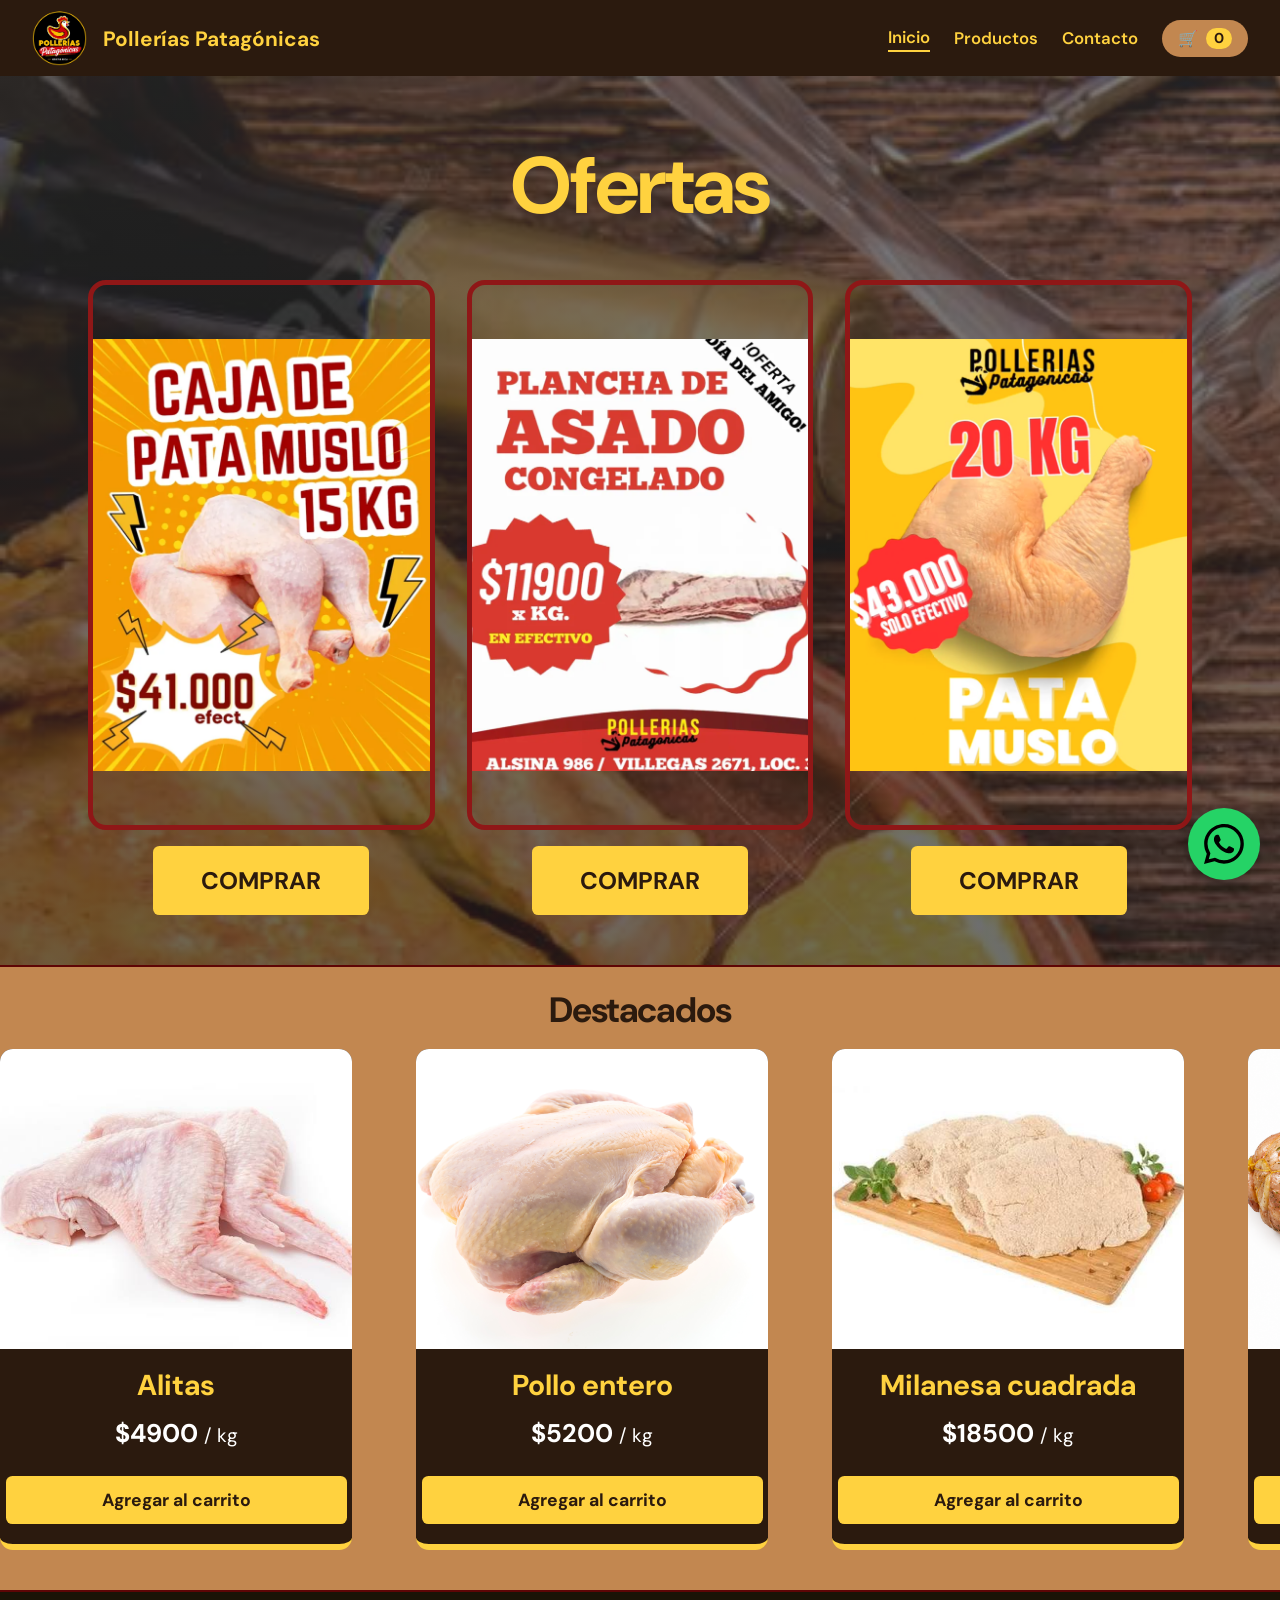
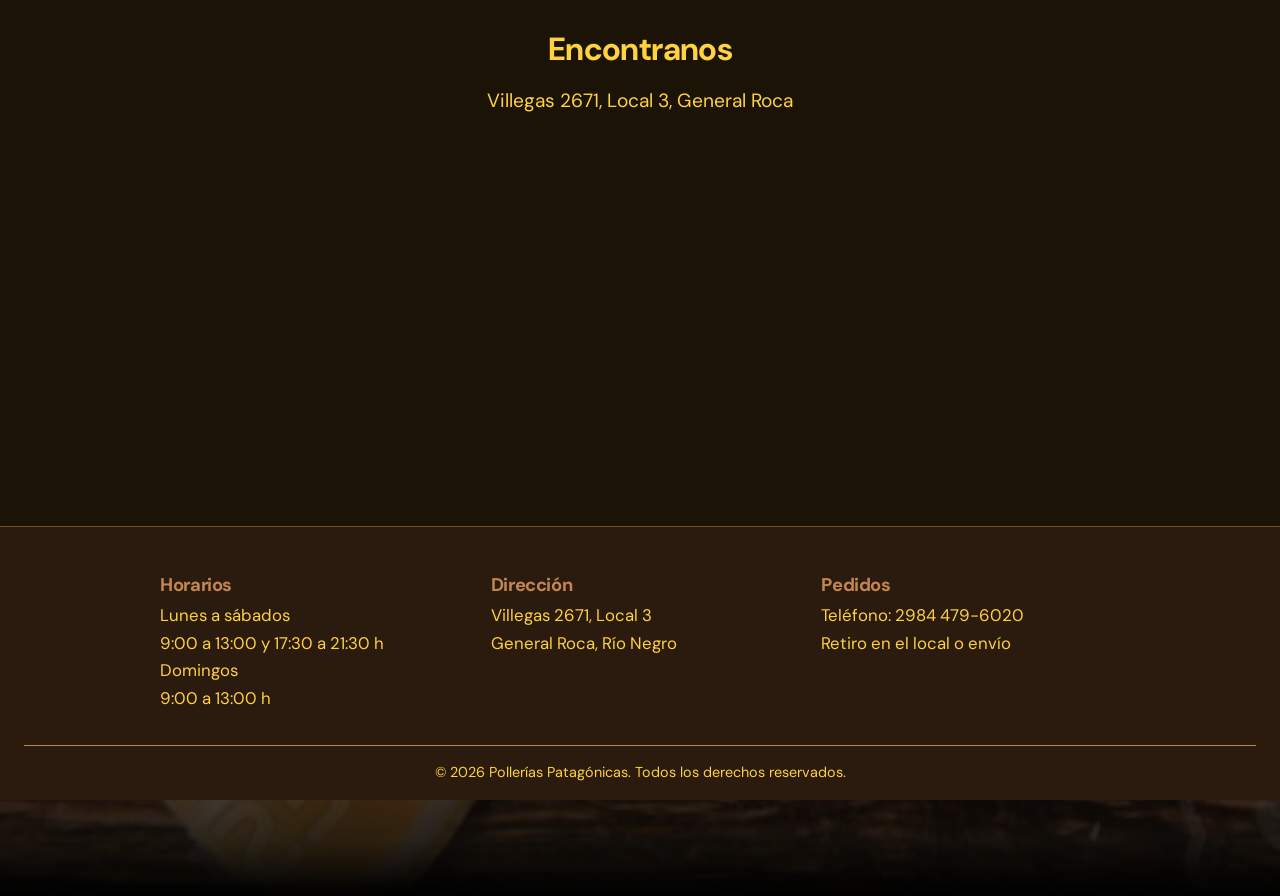
==== index.html @ 354488d0 "Merge branch 'franco_celeste'" ====
<!DOCTYPE html>
<html lang="es">

<head>
  <meta charset="UTF-8">
  <meta name="viewport" content="width=device-width, initial-scale=1.0">
  <title>Pollerias Patagónicas</title>
  <link rel="stylesheet" href="./estilo.css">
  <link rel="stylesheet" href="./inicio.css">
  <link rel="stylesheet" href="./nav/carrito/carrito.css">
  <link rel="icon" href="./img/logo.png" type="image/png">
</head>

<body>

  <a class="wsp-flotante" href="https://wa.me/5492984796020" target="_blank" rel="noopener"
    aria-label="Escribinos por WhatsApp"><img src="./img/whatsapp.svg" alt="WhatsApp" width="40"></a>

  <header class="header">
    <a href="#" class="marca">
      <img src="./img/logo.png" alt="Logo de Pollerías Patagónicas">
      <span>Pollerías Patagónicas</span>
    </a>

    <nav class="menu">
      <a href="./index.html" class="menu-activo">Inicio</a>

      <!-- Contenedor desplegable -->
      <div class="menu-desplegable">
        <a href="./nav/productos/productos.html">Productos</a>
        <div class="submenu">
          <a href="./nav/productos/productos.html?categoria=Pollo fresco">Pollo fresco</a>
          <a href="./nav/productos/productos.html?categoria=Milanesas">Milanesas</a>
          <a href="./nav/productos/productos.html?categoria=Especialidades">Especialidades</a>
          <a href="./nav/productos/productos.html?categoria=Rebozados">Rebozados</a>
          <a href="./nav/productos/productos.html?categoria=Congelados">Congelados</a>
          <a href="./nav/productos/productos.html?categoria=Cajas por mayor">Cajas por mayor</a>
          <a href="./nav/productos/productos.html?categoria=Vegetales">Vegetales</a>
          <a href="./nav/productos/productos.html?categoria=Frutas">Frutas</a>
        </div>
      </div>

      <a href="./nav/contactos/contacto.html">Contacto</a>
      <button class="btn-carrito" id="btn-carrito">
        🛒 <span class="badge" id="contador-carrito">0</span>
      </button>
    </nav>
  </header>

  <div class="portada">
    <main>
      <section class="hero">
      </section>
    </main>

    <div class="contenedor-productos">

  <h2 id="titulo-seccion">Ofertas</h2>

  <!-- SECCIÓN OFERTAS -->
  <section class="ofertas seccion-carrusel activa" id="seccion-ofertas">

    <article class="oferta">
      <img src="./img/oferta.png" alt="Pollito">
      <button class="btn-agregar" data-id="1" data-nombre="Pollo fresco"
        data-precio="5500" data-img="./img/oferta.png">COMPRAR</button>
    </article>

    <article class="oferta">
      <img src="./img/oferta2.png" alt="Milanesas">
      <button class="btn-agregar" data-id="3" data-nombre="Milanesas"
        data-precio="8000" data-img="./img/oferta2.png">COMPRAR</button>
    </article>

    <article class="oferta">
      <img src="./img/oferta3.png" alt="Chorizos">
      <button class="btn-agregar" data-id="9" data-nombre="Chorizos"
        data-precio="7200" data-img="./img/oferta3.png">COMPRAR</button>
    </article>

  </section>


  <!-- SECCIÓN COMBOS -->
  <section class="ofertas seccion-carrusel" id="seccion-combos">

    <article class="oferta">
      <img src="./img/Combo mila express.jpeg" alt="Combo 1">
      <button class="btn-agregar">COMPRAR</button>
    </article>

    <article class="oferta">
      <img src="./img/Combo Freezer_ Pollo y Milanesa.png" alt="Combo 2">
      <button class="btn-agregar">COMPRAR</button>
    </article>

    <article class="oferta">
      <img src="./img/Combo marino de medallones crujientes.png" alt="Combo 3">
      <button class="btn-agregar">COMPRAR</button>
    </article>

  </section>

</div>


  <!-- BANNER DE PEDIDOS / CARRUSEL -->
  <section class="banner-pedidos banner-tienda" id="pedido">
    <h2>Destacados</h2>
    <div class="carrusel-tienda">
      <div class="grilla-tienda" id="contenedor-destacados"></div>
    </div>
  </section>

  <section class="ubicacion" id="contacto">
    <h2>Encontranos</h2>
    <p>Villegas 2671, Local 3, General Roca</p>
    <div class="mapa-recorte">
      <iframe src="https://www.google.com/maps/d/embed?mid=1s2DN_2YRrDKorl7WHrtTw4out-qkY5c&ehbc=2E312F" loading="lazy"
        allowfullscreen></iframe>
    </div>
  </section>

  <footer class="footer">
    <section class="info">
      <div>
        <h2>Horarios</h2>
        <p>Lunes a sábados</p>
        <p>9:00 a 13:00 y 17:30 a 21:30 h</p>
        <p>Domingos</p>
        <p>9:00 a 13:00 h</p>
      </div>
      <div>
        <h2>Dirección</h2>
        <p>Villegas 2671, Local 3</p>
        <p>General Roca, Río Negro</p>
      </div>
      <div>
        <h2>Pedidos</h2>
        <p>Teléfono: 2984 479-6020</p>
        <p>Retiro en el local o envío</p>
      </div>
    </section>
    <div class="footer-final">
      <p>© 2026 Pollerías Patagónicas. Todos los derechos reservados.</p>
    </div>
  </footer>
  <!-- ========== MÓDULO DEL CARRITO ========== -->
  <div class="overlay" id="overlay"></div>
  <div class="sidebar-carrito" id="sidebar-carrito">
    <div class="carrito-header">
      <h2>Mi Pedido</h2>
      <button class="btn-cerrar" id="btn-cerrar-carrito">&times;</button>
    </div>
    <!-- PASO 1: LISTA DE PRODUCTOS -->
    <div id="paso-productos" style="display: flex; flex-direction: column; flex: 1; overflow: hidden;">
      <div class="carrito-body" id="carrito-body">
        <div class="carrito-vacio">El carrito está vacío</div>
      </div>
      <div class="carrito-footer">
        <div id="mensaje-error"
          style="color: red; font-size: 0.9rem; text-align: center; display: none; margin-bottom: 0.5rem;">
          El carrito está vacío. Agregá productos primero.
        </div>
        <div class="total-carrito">
          <span>Subtotal:</span>
          <span id="precio-subtotal">$0</span>
        </div>
        <button class="btn btn-comprar" id="btn-continuar-compra">Siguiente: Datos de envío</button>
      </div>
    </div>
    <!-- PASO 2: FORMULARIO DE ENVÍO -->
    <div id="paso-checkout" style="display: none; flex-direction: column; flex: 1; overflow: hidden;">
      <div class="carrito-body" style="display: flex; flex-direction: column; gap: 1rem;">
        <h3 style="color: var(--marron); margin: 0;">Completá tus datos</h3>
        <div class="form-grupo">
          <label>Nombre y Apellido</label>
          <input type="text" id="form-nombre" placeholder="Ej: Juan Pérez" required>
        </div>
        <div class="form-grupo">
          <label>Dirección de Envío o "Retiro por local"</label>
          <input type="text" id="form-direccion" placeholder="Ej: San Martín 123" required>
        </div>
        <div class="form-grupo">
          <label>Aclaraciones (Opcional)</label>
          <input type="text" id="form-notas" placeholder="Ej: Timbre 2, sin sal...">
        </div>
        <div class="form-grupo" style="margin-top: 0.5rem;">
          <label for="selector-pago">Medio de pago:</label>
          <select id="selector-pago">
            <option value="efectivo">Efectivo (5% OFF)</option>
            <option value="transferencia">Transferencia / Tarjeta</option>
          </select>
        </div>
      </div>
      <div class="carrito-footer">
        <div class="descuento-carrito" id="fila-descuento" style="display: none;">
          <span>Descuento (5%)</span>
          <span id="precio-descuento">$0</span>
        </div>
        <div class="total-carrito">
          <span>Total Final:</span>
          <span id="precio-total">$0</span>
        </div>
        <button class="btn btn-comprar" id="btn-finalizar-compra" style="margin-bottom: 0.5rem;">Enviar pedido por
          WhatsApp</button>
        <button class="btn-secundario" id="btn-volver-carrito">Volver a los productos</button>
      </div>
    </div>
  </div>
  <script src="./inicio.js"></script>
  <script src="./nav/carrito/carrito.js"></script>
</body>

</html>
---- estilo.css ----
@import url("https://fonts.googleapis.com/css2?family=DM+Sans:wght@400;600;700&display=swap");

/* ========== 1. VARIABLES Y BASE ========== */
:root {
  --amarillo: #ffd23f;
  --naranja: #c28750;
  --marron: #2b1a0e;
}

* {
  box-sizing: border-box;
}

body {
  margin: 0;
  min-height: 100vh;
  display: flex;
  flex-direction: column;
  background: rgb(249, 240, 222) !important;
  color: var(--marron);
  font-family: "DM Sans", system-ui, sans-serif;
  font-size: 1.05rem;
  line-height: 1.5;
}

main {
  flex: 1;
  max-width: 60rem;
  margin: 0 auto;
  padding: 0 1.5rem;
}
h1 {
  font-size: clamp(2.5rem, 8vw, 5rem);
  font-weight: 700;
  letter-spacing: -0.03em;
  line-height: 1;
  margin: 0;
}
h2 {
  font-size: 1rem;
  font-weight: 700;
  margin: 0 0 1rem;
}

/* ========== 2. BOTONES Y FLOTANTES ========== */
.btn {
  display: inline-block;
  padding: 0.9rem 1.6rem;
  background: var(--marron);
  color: var(--amarillo);
  font-weight: 700;
  text-decoration: none;
  border-radius: 0.4rem;
}
.btn:hover {
  background: #000;
}
.btn:focus-visible {
  outline: 3px solid var(--marron);
  outline-offset: 3px;
}

.wsp-flotante {
  position: fixed;
  right: 1.25rem;
  bottom: 1.25rem;
  width: 4.5rem;
  height: 4.5rem;
  display: flex;
  align-items: center;
  justify-content: center;
  font-size: 2.6rem;
  background: #25d366;
  border-radius: 50%;
  text-decoration: none;
  box-shadow: 0 4px 12px rgba(0, 0, 0, 0.3);
  z-index: 100;
}

/* HEADER */
.header {
  display: flex;
  align-items: center;
  justify-content: space-between;
  gap: 2rem;
  background: var(--marron);
  padding: 0.6rem 2rem;
  position: sticky;
  top: 0;
  z-index: 100;
}
.marca {
  display: flex;
  align-items: center;
  gap: 1rem;
  color: var(--amarillo);
  text-decoration: none;
  font-size: 1.3rem;
  font-weight: 700;
}
.marca img {
  width: 55px;
  height: 55px;
  object-fit: cover;
  border-radius: 50%;
}
.marca:hover {
  transform: scale(1.04);
  transition-duration: 100ms;
}
.menu {
  display: flex;
  align-items: center;
  gap: 1.5rem;
}
.menu a {
  color: var(--amarillo);
  text-decoration: none;
  font-weight: 600;
  transition: color 0.2s;
}
.menu a:hover {
  color: var(--naranja);
  border-bottom: var(--amarillo) 0.15rem solid;
}

/* MENÚ DESPLEGABLE */
.menu-desplegable {
  position: relative;
  display: inline-block;
  padding: 1rem 0;
}

.submenu {
  display: none;
  position: absolute;
  top: 100%;
  left: 50%;
  transform: translateX(-50%);
  background-color: var(--marron);
  min-width: 22 0px;
  border-radius: 0.5rem;
  box-shadow: 0 8px 16px rgba(0,0,0,0.5);
  z-index: 1000;
  padding: 1rem 0;
  flex-direction: column;
  gap: 0.5rem;
}

.menu-desplegable:hover .submenu {
  display: flex;
}

.submenu a {
  padding: 0.5rem 1.5rem;
  color: white;
  text-decoration: none;
  font-size: 0.95rem;
  font-weight: 500;
  transition: color 0.2s;
  border: none;
}

.submenu a:hover {
  background-color: var(--amarillo);
  color: var(--marron);
}

.menu-activo {
  border-bottom: var(--amarillo) solid 0.15rem;
}

.btn-carrito {
  display: flex;
  align-items: center;
  gap: 0.5rem;
  background: var(--naranja);
  color: white;
  border: none;
  padding: 0.5rem 1rem;
  border-radius: 2rem;
  font-family: inherit;
  font-size: 1rem;
  font-weight: 700;
  cursor: pointer;
  transition: background 0.2s;
}
.btn-carrito:hover {
  background: #af9e8e;
}
.badge {
  background: var(--amarillo);
  color: var(--marron);
  padding: 0.1rem 0.5rem;
  border-radius: 1rem;
  font-size: 0.9rem;
}

/* ========== 4. TARJETA DE PRODUCTO ========== */
.tarjeta-producto {
  flex: 0 0 18rem;
  scroll-snap-align: start;
  background: var(--marron);
  color: var(--amarillo);
  border-radius: 0.8rem;
  border-bottom: 6px solid var(--amarillo);
  overflow: hidden;
  text-align: center;
  padding-bottom: 1.25rem;
  margin-right: 1.5rem;
}
.tarjeta-producto img {
  display: block;
  width: 100%;
  height: 250px;
  object-fit: cover;
}
.tarjeta-producto h3 {
  font-size: 1.4rem;
  margin: 0.9rem 0.5rem 0;
  display: -webkit-box;
  -webkit-line-clamp: 2;
  -webkit-box-orient: vertical;
  overflow: hidden;
  min-height: 2.4em;
}
.tarjeta-producto .precio {
  font-size: 1.6rem;
  font-weight: 700;
  margin: 0 0 0.9rem;
  color: white;
}
.tarjeta-producto .precio small {
  font-size: 0.8rem;
  font-weight: 400;
}
.producto-precio {
  color: white;
  font-weight: 600 !important;
  font-size: 1.3rem;
}
.tarjeta-producto .btn-agregar {
  margin-top: 0.5rem;
  background: var(--amarillo);
  color: var(--marron);
  border: none;
  border-radius: 0.4rem;
  padding: 0.7rem 4.5rem;
  font-family: inherit;
  font-size: 1rem;
  font-weight: 700;
  cursor: pointer;
  transition:
    background 0.2s,
    transform 0.15s;
}
.tarjeta-producto .btn-agregar:hover {
  background: #fff;
  transform: scale(1.04);
}

.img-placeholder {
  display: flex;
  align-items: center;
  justify-content: center;
  width: 100%;
  height: 250px;
  background: color-mix(in srgb, var(--amarillo) 14%, var(--marron));
  font-size: clamp(3.5rem, 7vw, 5rem);
  line-height: 1;
  user-select: none;
}

/* FOOTER */
.footer {
  border-top: 0.1rem solid rgb(122, 78, 27);
  background: var(--marron);
  color: var(--amarillo);
  padding: 2rem 1.5rem 1rem;
}
.footer .info {
  max-width: 60rem;
  margin: 0 auto;
  padding: 1rem 0 2rem;
  background: transparent;
  display: grid;
  grid-template-columns: repeat(auto-fit, minmax(min(100%, 15rem), 1fr));
  gap: 2rem;
}
.footer .info h2 {
  font-size: 1.15rem;
  margin: 0 0 0.5rem;
  color: var(--naranja);
}
.footer .info p {
  margin: 0.15rem 0;
}
.footer-final {
  text-align: center;
  border-top: 1px solid var(--naranja);
  padding-top: 1rem;
}
.footer-final p {
  margin: 0;
  font-size: 0.9rem;
}

/* RESPONSIVE GLOBAL */
@media (max-width: 768px) {
  .header {
    flex-direction: column;
    padding: 1rem;
    gap: 1rem;
  }
  .menu {
    flex-wrap: wrap;
    justify-content: center;
  }
  .sidebar-carrito {
    max-width: 100%;
  }
}
@media (max-width: 600px) {
  .marca {
    font-size: 1.1rem;
  }
  .marca img {
    width: 45px;
    height: 45px;
  }
  .footer {
    padding: 1.5rem 1rem;
  }
}
---- inicio.css ----
/* ========== PORTADA PRINCIPAL ========== */
h2 {
  font-size: clamp(1.6rem, 4vw, 2.2rem);
  letter-spacing: -0.02em;
  line-height: 1.1;
  margin: 0 0 0.6rem;
}

#pedido h2 {
  margin-top: 0%;
}

.portada {
  position: relative;
  padding-bottom: 6rem;
  isolation: isolate;
}
.portada::before {
  content: "";
  position: absolute;
  inset: 0;
  z-index: -2;
  background:
    linear-gradient(rgba(51, 51, 51, 0.65), rgba(0, 0, 0, 0.65)),
    url("./img/fondo_pollo.png") left center / cover no-repeat;
}
.portada::after {
  content: "";
  position: absolute;
  inset: auto 0 0;
  height: 10rem;
  z-index: -1;
  pointer-events: none;
  background: linear-gradient(
    to bottom,
    rgba(255, 210, 63, 0) 0%,
    rgba(20, 19, 14, 0.6) 65%,
    rgb(0, 0, 0) 100%
  );
}
.portada main,
.portada .ofertas {
  position: relative;
  z-index: 1;
}
.hero {
  padding: 4rem 0 0;
  text-align: center;
}
.portada .hero h1 {
  color: #fff;
}
.descripcion {
  font-size: 1.3rem;
  max-width: 36rem;
  margin: 1.5rem auto 2rem;
}
.portada .descripcion {
  color: var(--amarillo);
}
.portada .btn {
  background: var(--amarillo);
  color: var(--marron);
}
.portada .btn:hover {
  background: #fff;
}

/* ========== SECCIÓN OFERTAS ========== */
#titulo-seccion {
  text-align: center;
  font-size: 5rem;
  margin: 0.1rem 0;
  color: var(--amarillo);
}
.ofertas {
  display: grid;
  grid-template-columns: repeat(3, minmax(0, 1fr));
  gap: 2rem;
  max-width: 90%;
  margin: 50px auto;
  padding: 0 1.5rem;
  box-sizing: border-box;
}
.oferta {
  display: flex;
  flex-direction: column;
  align-items: center;
  width: 100%;
  min-width: 0;
  gap: 1rem;
}

.oferta img {
  display: block;
  width: 100%;
  height: 550px;
  object-fit: contain;
  border: none;
  border-radius: 18px;
  box-sizing: border-box;
  background: transparent;
  outline: 5px solid rgb(143, 23, 23);
  outline-offset: -5px;
}
.oferta .btn-agregar {
  background: var(--amarillo);
  color: var(--marron);
  border: none;
  border-radius: 0.4rem;
  padding: 1.2rem 3rem;
  font-family: inherit;
  font-size: 1.5rem;
  font-weight: 700;
  cursor: pointer;
  transition:
    background 0.2s,
    transform 0.15s;
}
.oferta .btn-agregar:hover {
  background: #f5ecec;
  transform: scale(1.04);
}
/* Ocultar las secciones */
.seccion-carrusel {
    display: none;
}

/* Mostrar la sección activa */
.seccion-carrusel.activa {
    display: flex;
}
/* ========== ANIMACIÓN PRODUCTOS DESTACADOS ========== */
.banner-pedidos {
  border-bottom: 2px solid rgb(94, 5, 5);
  border-top: 2px solid rgb(94, 5, 5);
  background: var(--naranja);
  text-align: center;
  padding: 1.5rem 1.5rem;
}
.banner-pedidos.banner-tienda {
  display: block;
  text-align: left;
  padding-left: 0;
  padding-right: 0;
  overflow: hidden;
}
#pedido h2 {
  margin: 0 0 1.2rem 0;
  text-align: center;
  align-items: center;
}
.carrusel-tienda {
  overflow: hidden;
}
.grilla-tienda {
  display: flex;
  gap: 2.5rem;
  width: max-content;
  padding-bottom: 1rem;
  animation: deslizar 40s linear infinite;
}
.grilla-tienda:hover {
  animation-play-state: paused;
}
@keyframes deslizar {
  to {
    transform: translateX(-50%);
  }
}
@media (prefers-reduced-motion: reduce) {
  .grilla-tienda {
    animation: none;
  }
}

/* ========== NOSOTROS Y MAPA ========== */
.seccion {
  max-width: 60rem;
  margin: 0 auto;
  padding: 3.5rem 1.5rem;
}
.seccion h2 {
  font-size: clamp(1.6rem, 4vw, 2.2rem);
  letter-spacing: -0.02em;
  line-height: 1.1;
  margin: 0 0 0.6rem;
}
.seccion .bajada {
  max-width: 36rem;
  margin: 0 0 2rem;
}
.ventajas {
  display: grid;
  grid-template-columns: repeat(auto-fit, minmax(min(100%, 15rem), 1fr));
  gap: 2rem;
}
.ventajas div {
  border-left: 5px solid var(--marron);
  padding-left: 1rem;
}
.ventajas h3 {
  font-size: 1.15rem;
  margin: 0 0 0.3rem;
}
.ventajas p {
  margin: 0;
}

.ubicacion {
  position: relative;
  overflow: hidden;
  isolation: isolate;
  padding: 40px 20px;
  text-align: center;
  background: #1b1306;
}
.ubicacion h2,
.ubicacion p {
  color: var(--amarillo);
  margin-bottom: 20px;
}
.ubicacion h2 {
  font-size: 2rem;
}
.ubicacion p {
  font-size: 1.2rem;
}
.ubicacion .mapa-recorte {
  overflow: hidden;
  height: 350px;
  max-width: 800px;
  margin: 20px auto 0;
  border-radius: 12px;
}
.ubicacion .mapa-recorte iframe {
  width: 100%;
  height: 400px;
  margin-top: -70px;
  border: 0;
}
.ubicacion::before,
.ubicacion::after {
  content: "";
  position: absolute;
  top: 0;
  bottom: 0;
  width: 50%;
  background-repeat: no-repeat;
  background-size: auto 150%;
  opacity: 0.7;
  z-index: -1;
  pointer-events: none;
}
.ubicacion::before {
  left: 0;
  background-position: 50% 0;
  -webkit-mask-image: linear-gradient(to right, #000, transparent 50%);
  mask-image: linear-gradient(to right, #000, transparent 50%);
}
.ubicacion::after {
  right: 0;
  background-position: -550% 110%;
  -webkit-mask-image: linear-gradient(to left, #000, transparent 50%);
  mask-image: linear-gradient(to left, #000, transparent 50%);
}

.tarjeta-producto {
  flex: 0 0 22rem !important;
  scroll-snap-align: start;
  background: var(--marron);
  color: var(--amarillo);
  border-radius: 0.8rem;
  border-bottom: 6px solid var(--amarillo);
  overflow: hidden;
  text-align: center;
  padding-bottom: 1.25rem;
  margin-right: 1.5rem;
}
.tarjeta-producto img {
  display: block;
  width: 100%;
  height: 300px !important;
  object-fit: cover;
}
.tarjeta-producto h3 {
  font-size: 1.8rem !important;
  display: -webkit-box;
  -webkit-line-clamp: 2;
  -webkit-box-orient: vertical;
  overflow: hidden;
  min-height: 1.8em !important;
}
.tarjeta-producto .precio {
  font-size: 1.6rem !important;
  font-weight: 700;
  color: white;
}
.tarjeta-producto .precio small {
  font-size: 1.2rem !important;
  font-weight: 400;
}
.tarjeta-producto .btn-agregar {
  margin-top: 0.5rem;
  background: var(--amarillo);
  color: var(--marron);
  border: none;
  border-radius: 0.4rem;
  padding: 0.8rem 6rem;
  font-family: inherit;
  font-size: 1.1rem !important;
  font-weight: 700;
  cursor: pointer;
  transition:
    background 0.2s,
    transform 0.15s;
}
.tarjeta-producto .btn-agregar:hover {
  background: #fff;
  transform: scale(1.04);
}

/* Placeholder si falta la foto (Sirve para todo) */
.img-placeholder {
  display: flex;
  align-items: center;
  justify-content: center;
  width: 100%;
  height: 250px;
  background: color-mix(in srgb, var(--amarillo) 14%, var(--marron));
  font-size: clamp(3.5rem, 7vw, 5rem);
  line-height: 1;
  user-select: none;
}
.item-carrito .img-placeholder {
  flex: none;
  width: 70px;
  height: 70px;
  border-radius: 0.4rem;
  font-size: 2rem;
}

/* ========== RESPONSIVE========== */
@media (min-width: 900px) {
  #nosotros {
    display: grid;
    grid-template-columns: 1fr 2fr;
    gap: 3rem;
    align-items: start;
  }
  #nosotros .bajada {
    margin: 0;
  }
  #nosotros h2 {
    grid-column: 1;
  }
  #nosotros .ventajas {
    grid-column: 2;
    grid-row: 1 / span 2;
    grid-template-columns: repeat(3, 1fr);
  }
}
@media (max-width: 768px) {
  .ubicacion::before,
  .ubicacion::after {
    opacity: 0.35;
  }
}
@media (max-width: 600px) {
  .ofertas {
    grid-template-columns: 1fr;
    max-width: 22rem;
  }
}
---- nav/carrito/carrito.css ----
/*FONDO*/
.overlay {
  position: fixed;
  inset: 0;
  background: rgba(0, 0, 0, 0.6);
  z-index: 999;
  opacity: 0;
  visibility: hidden;
  transition: 0.3s;
}

.overlay.activo {
  opacity: 1;
  visibility: visible;
}

.sidebar-carrito {
  position: fixed;
  top: 0;
  right: -650px;
  width: 100%;
  max-width: 600px; 
  height: 100vh;
  display: flex;
  flex-direction: column;
  background: white;
  box-shadow: -5px 0 15px rgba(0, 0, 0, 0.5);
  z-index: 1000;
  transition: right 0.3s ease;
}

.sidebar-carrito.abierto {
  right: 0;
}

.carrito-header {
  display: flex;
  justify-content: space-between;
  align-items: center;
  padding: 1rem;
  background: var(--marron);
  color: var(--amarillo);
}

.carrito-header h2 {
  margin: 1rem 0;
  font-size: 1.5rem;
  line-height: 1;
}

.btn-cerrar {
  background: none;
  border: none;
  color: var(--amarillo);
  font-size: 2rem;
  line-height: 1;
  cursor: pointer;
}

/* GRILLA DE PRODUCTOS */
.carrito-body {
  flex: 1;
  display: grid; 
  grid-template-columns: 1fr 1fr;
  align-content: start;
  gap: 1rem;
  padding: 1.5rem;
  overflow-y: auto;
}

.carrito-vacio {
  grid-column: 1 / -1;
  text-align: center;
  color: #666;
  margin-top: 2rem;
}

.item-carrito {
  display: flex;
  align-items: center;
  gap: 0.8rem;
  border: 1px solid #ddd;
  border-radius: 0.5rem;
  padding: 0.8rem;
}

.item-carrito img {
  width: 60px;
  height: 60px;
  object-fit: contain;
}

.item-info {
  flex: 1;
}

.item-info h4 {
  margin: 0 0 0.2rem;
  color: var(--marron);
  font-size: 0.95rem;
}

.item-info p {
  margin: 0;
  color: var(--naranja);
  font-weight: 600;
}

.item-carrito .img-placeholder {
  flex: none;
  width: 70px;
  height: 70px;
  border-radius: 0.4rem;
  font-size: 2rem;
}

.controles-cantidad {
  display: flex;
  align-items: center;
  gap: 0.5rem;
  margin-top: 0.5rem;
}

.controles-cantidad button {
  width: 25px;
  height: 25px;
  background: var(--marron);
  color: var(--amarillo);
  border: none;
  border-radius: 50%;
  font-weight: bold;
  cursor: pointer;
}

/* FORMULARIO */
.form-grupo {
  display: flex;
  flex-direction: column;
  gap: 0.3rem;
  width: 100%;
}

.form-grupo label {
  font-weight: 700;
  color: var(--marron);
  font-size: 0.9rem;
}

.form-grupo input, 
.form-grupo select {
  padding: 0.8rem;
  border: 2px solid #ccc;
  border-radius: 0.4rem;
  font-family: inherit;
  font-size: 1rem;
  outline: none;
  background: white;
  transition: border-color 0.2s;
}

.form-grupo input:focus, 
.form-grupo select:focus {
  border-color: var(--naranja);
}

/* FOOTER Y BOTONES */
.carrito-footer {
  padding: 1.5rem;
  background: #f9f9f9;
  border-top: 2px solid #ddd;
}

.descuento-carrito,
.total-carrito {
  display: flex;
  justify-content: space-between;
  font-weight: 600;
}

.descuento-carrito {
  font-size: 1.1rem;
  color: red;
  margin-bottom: 0.5rem;
}

.total-carrito {
  font-size: 1.3rem;
  font-weight: 700;
  margin-bottom: 1rem;
  color: var(--marron);
}

.btn-comprar {
  width: 100%;
  background: #25d366;
  color: white;
  font-size: 1.1rem;
  border: none;
  padding: 1rem;
  border-radius: 0.4rem;
  cursor: pointer;
  font-weight: bold;
  transition: background 0.2s;
}

.btn-comprar:hover {
  background: #1ebc5a;
}

.btn-secundario {
  width: 100%;
  background: #e0e0e0;
  color: var(--marron);
  font-size: 1rem;
  border: none;
  padding: 0.8rem;
  border-radius: 0.4rem;
  cursor: pointer;
  font-weight: bold;
  transition: background 0.2s;
}

.btn-secundario:hover {
  background: #ccc;
}
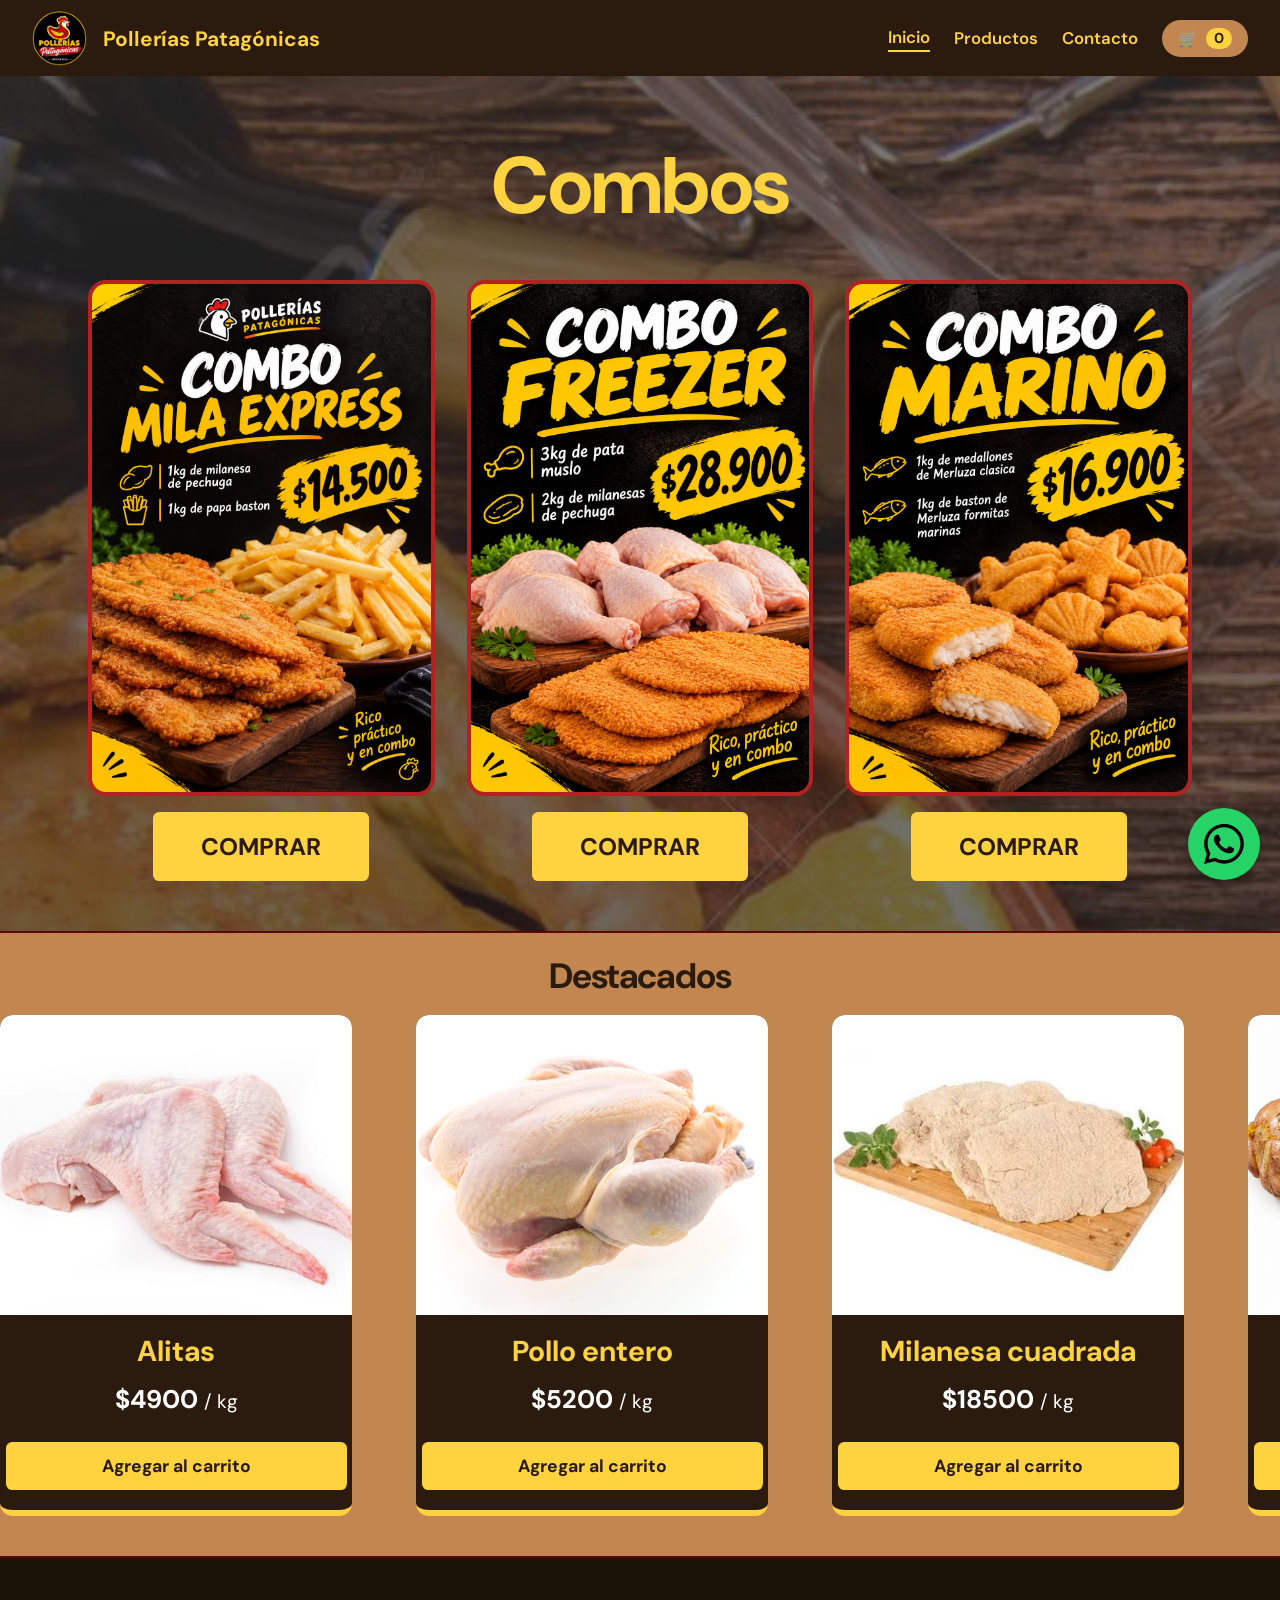
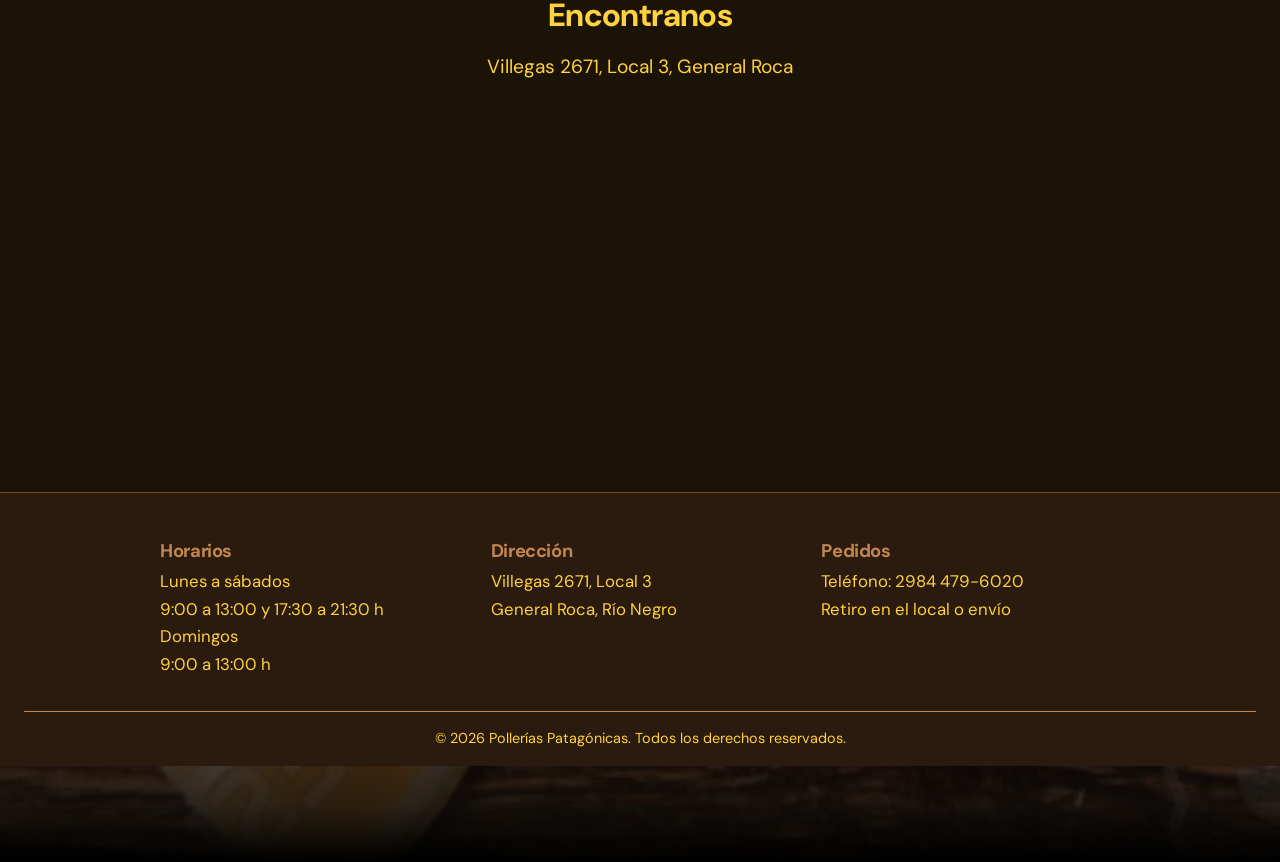
==== commit 869b1c5e: "Solución de Conflictos merge" ====
--- a/index.html
+++ b/index.html
@@ -55,161 +55,139 @@
 
     <div class="contenedor-productos">
 
-  <h2 id="titulo-seccion">Ofertas</h2>
+      <h2 id="titulo-seccion">Combos</h2>
 
-  <!-- SECCIÓN OFERTAS -->
-  <section class="ofertas seccion-carrusel activa" id="seccion-ofertas">
+      <!-- SECCIÓN COMBOS LIMPIA -->
+      <section class="ofertas seccion-carrusel activa" id="seccion-combos">
 
-    <article class="oferta">
-      <img src="./img/oferta.png" alt="Pollito">
-      <button class="btn-agregar" data-id="1" data-nombre="Pollo fresco"
-        data-precio="5500" data-img="./img/oferta.png">COMPRAR</button>
-    </article>
+        <article class="oferta">
+          <img src="./img/Combo mila express.jpeg" alt="Combo Mila Express">
+          <button class="btn-agregar" onclick="window.agregarAlCarrito({id: 'combo-1', nombre: 'Combo Mila Express', precio: 14500, img: './img/Combo mila express.jpeg'})">COMPRAR</button>
+        </article>
 
-    <article class="oferta">
-      <img src="./img/oferta2.png" alt="Milanesas">
-      <button class="btn-agregar" data-id="3" data-nombre="Milanesas"
-        data-precio="8000" data-img="./img/oferta2.png">COMPRAR</button>
-    </article>
+        <article class="oferta">
+          <img src="./img/Combo Freezer_ Pollo y Milanesa.png" alt="Combo Freezer">
+          <button class="btn-agregar" onclick="window.agregarAlCarrito({id: 'combo-2', nombre: 'Combo Freezer', precio: 28900, img: './img/Combo Freezer_ Pollo y Milanesa.png'})">COMPRAR</button>
+        </article>
 
-    <article class="oferta">
-      <img src="./img/oferta3.png" alt="Chorizos">
-      <button class="btn-agregar" data-id="9" data-nombre="Chorizos"
-        data-precio="7200" data-img="./img/oferta3.png">COMPRAR</button>
-    </article>
+        <article class="oferta">
+          <img src="./img/Combo marino de medallones crujientes.png" alt="Combo Marino">
+          <button class="btn-agregar" onclick="window.agregarAlCarrito({id: 'combo-3', nombre: 'Combo Marino', precio: 16900, img: './img/Combo marino de medallones crujientes.png'})">COMPRAR</button>
+        </article>
 
-  </section>
+      </section>
 
+    </div>
 
-  <!-- SECCIÓN COMBOS -->
-  <section class="ofertas seccion-carrusel" id="seccion-combos">
-
-    <article class="oferta">
-      <img src="./img/Combo mila express.jpeg" alt="Combo 1">
-      <button class="btn-agregar">COMPRAR</button>
-    </article>
-
-    <article class="oferta">
-      <img src="./img/Combo Freezer_ Pollo y Milanesa.png" alt="Combo 2">
-      <button class="btn-agregar">COMPRAR</button>
-    </article>
-
-    <article class="oferta">
-      <img src="./img/Combo marino de medallones crujientes.png" alt="Combo 3">
-      <button class="btn-agregar">COMPRAR</button>
-    </article>
-
-  </section>
-
-</div>
-
-
-  <!-- BANNER DE PEDIDOS / CARRUSEL -->
-  <section class="banner-pedidos banner-tienda" id="pedido">
-    <h2>Destacados</h2>
-    <div class="carrusel-tienda">
-      <div class="grilla-tienda" id="contenedor-destacados"></div>
-    </div>
-  </section>
-
-  <section class="ubicacion" id="contacto">
-    <h2>Encontranos</h2>
-    <p>Villegas 2671, Local 3, General Roca</p>
-    <div class="mapa-recorte">
-      <iframe src="https://www.google.com/maps/d/embed?mid=1s2DN_2YRrDKorl7WHrtTw4out-qkY5c&ehbc=2E312F" loading="lazy"
-        allowfullscreen></iframe>
-    </div>
-  </section>
-
-  <footer class="footer">
-    <section class="info">
-      <div>
-        <h2>Horarios</h2>
-        <p>Lunes a sábados</p>
-        <p>9:00 a 13:00 y 17:30 a 21:30 h</p>
-        <p>Domingos</p>
-        <p>9:00 a 13:00 h</p>
-      </div>
-      <div>
-        <h2>Dirección</h2>
-        <p>Villegas 2671, Local 3</p>
-        <p>General Roca, Río Negro</p>
-      </div>
-      <div>
-        <h2>Pedidos</h2>
-        <p>Teléfono: 2984 479-6020</p>
-        <p>Retiro en el local o envío</p>
+    <!-- BANNER DE PEDIDOS / CARRUSEL -->
+    <section class="banner-pedidos banner-tienda" id="pedido">
+      <h2>Destacados</h2>
+      <div class="carrusel-tienda">
+        <div class="grilla-tienda" id="contenedor-destacados"></div>
       </div>
     </section>
-    <div class="footer-final">
-      <p>© 2026 Pollerías Patagónicas. Todos los derechos reservados.</p>
-    </div>
-  </footer>
-  <!-- ========== MÓDULO DEL CARRITO ========== -->
-  <div class="overlay" id="overlay"></div>
-  <div class="sidebar-carrito" id="sidebar-carrito">
-    <div class="carrito-header">
-      <h2>Mi Pedido</h2>
-      <button class="btn-cerrar" id="btn-cerrar-carrito">&times;</button>
-    </div>
-    <!-- PASO 1: LISTA DE PRODUCTOS -->
-    <div id="paso-productos" style="display: flex; flex-direction: column; flex: 1; overflow: hidden;">
-      <div class="carrito-body" id="carrito-body">
-        <div class="carrito-vacio">El carrito está vacío</div>
+
+    <section class="ubicacion" id="contacto">
+      <h2>Encontranos</h2>
+      <p>Villegas 2671, Local 3, General Roca</p>
+      <div class="mapa-recorte">
+        <iframe src="https://www.google.com/maps/d/embed?mid=1s2DN_2YRrDKorl7WHrtTw4out-qkY5c&ehbc=2E312F" loading="lazy"
+          allowfullscreen></iframe>
       </div>
-      <div class="carrito-footer">
-        <div id="mensaje-error"
-          style="color: red; font-size: 0.9rem; text-align: center; display: none; margin-bottom: 0.5rem;">
-          El carrito está vacío. Agregá productos primero.
+    </section>
+
+    <footer class="footer">
+      <section class="info">
+        <div>
+          <h2>Horarios</h2>
+          <p>Lunes a sábados</p>
+          <p>9:00 a 13:00 y 17:30 a 21:30 h</p>
+          <p>Domingos</p>
+          <p>9:00 a 13:00 h</p>
         </div>
-        <div class="total-carrito">
-          <span>Subtotal:</span>
-          <span id="precio-subtotal">$0</span>
+        <div>
+          <h2>Dirección</h2>
+          <p>Villegas 2671, Local 3</p>
+          <p>General Roca, Río Negro</p>
         </div>
-        <button class="btn btn-comprar" id="btn-continuar-compra">Siguiente: Datos de envío</button>
+        <div>
+          <h2>Pedidos</h2>
+          <p>Teléfono: 2984 479-6020</p>
+          <p>Retiro en el local o envío</p>
+        </div>
+      </section>
+      <div class="footer-final">
+        <p>© 2026 Pollerías Patagónicas. Todos los derechos reservados.</p>
+      </div>
+    </footer>
+    
+    <!-- ========== MÓDULO DEL CARRITO ========== -->
+    <div class="overlay" id="overlay"></div>
+    <div class="sidebar-carrito" id="sidebar-carrito">
+      <div class="carrito-header">
+        <h2>Mi Pedido</h2>
+        <button class="btn-cerrar" id="btn-cerrar-carrito">&times;</button>
+      </div>
+      <!-- PASO 1: LISTA DE PRODUCTOS -->
+      <div id="paso-productos" style="display: flex; flex-direction: column; flex: 1; overflow: hidden;">
+        <div class="carrito-body" id="carrito-body">
+          <div class="carrito-vacio">El carrito está vacío</div>
+        </div>
+        <div class="carrito-footer">
+          <div id="mensaje-error"
+            style="color: red; font-size: 0.9rem; text-align: center; display: none; margin-bottom: 0.5rem;">
+            El carrito está vacío. Agregá productos primero.
+          </div>
+          <div class="total-carrito">
+            <span>Subtotal:</span>
+            <span id="precio-subtotal">$0</span>
+          </div>
+          <button class="btn btn-comprar" id="btn-continuar-compra">Siguiente: Datos de envío</button>
+        </div>
+      </div>
+      <!-- PASO 2: FORMULARIO DE ENVÍO -->
+      <div id="paso-checkout" style="display: none; flex-direction: column; flex: 1; overflow: hidden;">
+        <div class="carrito-body" style="display: flex; flex-direction: column; gap: 1rem;">
+          <h3 style="color: var(--marron); margin: 0;">Completá tus datos</h3>
+          <div class="form-grupo">
+            <label>Nombre y Apellido</label>
+            <input type="text" id="form-nombre" placeholder="Ej: Juan Pérez" required>
+          </div>
+          <div class="form-grupo">
+            <label>Dirección de Envío o "Retiro por local"</label>
+            <input type="text" id="form-direccion" placeholder="Ej: San Martín 123" required>
+          </div>
+          <div class="form-grupo">
+            <label>Aclaraciones (Opcional)</label>
+            <input type="text" id="form-notas" placeholder="Ej: Timbre 2, sin sal...">
+          </div>
+          <div class="form-grupo" style="margin-top: 0.5rem;">
+            <label for="selector-pago">Medio de pago:</label>
+            <select id="selector-pago">
+              <option value="efectivo">Efectivo (5% OFF)</option>
+              <option value="transferencia">Transferencia / Tarjeta</option>
+            </select>
+          </div>
+        </div>
+        <div class="carrito-footer">
+          <div class="descuento-carrito" id="fila-descuento" style="display: none;">
+            <span>Descuento (5%)</span>
+            <span id="precio-descuento">$0</span>
+          </div>
+          <div class="total-carrito">
+            <span>Total Final:</span>
+            <span id="precio-total">$0</span>
+          </div>
+          <button class="btn btn-comprar" id="btn-finalizar-compra" style="margin-bottom: 0.5rem;">Enviar pedido por
+            WhatsApp</button>
+          <button class="btn-secundario" id="btn-volver-carrito">Volver a los productos</button>
+        </div>
       </div>
     </div>
-    <!-- PASO 2: FORMULARIO DE ENVÍO -->
-    <div id="paso-checkout" style="display: none; flex-direction: column; flex: 1; overflow: hidden;">
-      <div class="carrito-body" style="display: flex; flex-direction: column; gap: 1rem;">
-        <h3 style="color: var(--marron); margin: 0;">Completá tus datos</h3>
-        <div class="form-grupo">
-          <label>Nombre y Apellido</label>
-          <input type="text" id="form-nombre" placeholder="Ej: Juan Pérez" required>
-        </div>
-        <div class="form-grupo">
-          <label>Dirección de Envío o "Retiro por local"</label>
-          <input type="text" id="form-direccion" placeholder="Ej: San Martín 123" required>
-        </div>
-        <div class="form-grupo">
-          <label>Aclaraciones (Opcional)</label>
-          <input type="text" id="form-notas" placeholder="Ej: Timbre 2, sin sal...">
-        </div>
-        <div class="form-grupo" style="margin-top: 0.5rem;">
-          <label for="selector-pago">Medio de pago:</label>
-          <select id="selector-pago">
-            <option value="efectivo">Efectivo (5% OFF)</option>
-            <option value="transferencia">Transferencia / Tarjeta</option>
-          </select>
-        </div>
-      </div>
-      <div class="carrito-footer">
-        <div class="descuento-carrito" id="fila-descuento" style="display: none;">
-          <span>Descuento (5%)</span>
-          <span id="precio-descuento">$0</span>
-        </div>
-        <div class="total-carrito">
-          <span>Total Final:</span>
-          <span id="precio-total">$0</span>
-        </div>
-        <button class="btn btn-comprar" id="btn-finalizar-compra" style="margin-bottom: 0.5rem;">Enviar pedido por
-          WhatsApp</button>
-        <button class="btn-secundario" id="btn-volver-carrito">Volver a los productos</button>
-      </div>
-    </div>
-  </div>
-  <script src="./inicio.js"></script>
-  <script src="./nav/carrito/carrito.js"></script>
+    
+    <!-- SCRIPT ORDENADO: Primero el carrito, después el inicio -->
+    <script src="./nav/carrito/carrito.js"></script>
+    <script src="./inicio.js"></script>
 </body>
 
 </html>
--- a/inicio.css
+++ b/inicio.css
@@ -94,13 +94,12 @@
 .oferta img {
   display: block;
   width: 100%;
-  height: 550px;
+  height: auto;
   object-fit: contain;
-  border: none;
+  border: firebrick 4px solid;
   border-radius: 18px;
   box-sizing: border-box;
   background: transparent;
-  outline: 5px solid rgb(143, 23, 23);
   outline-offset: -5px;
 }
 .oferta .btn-agregar {
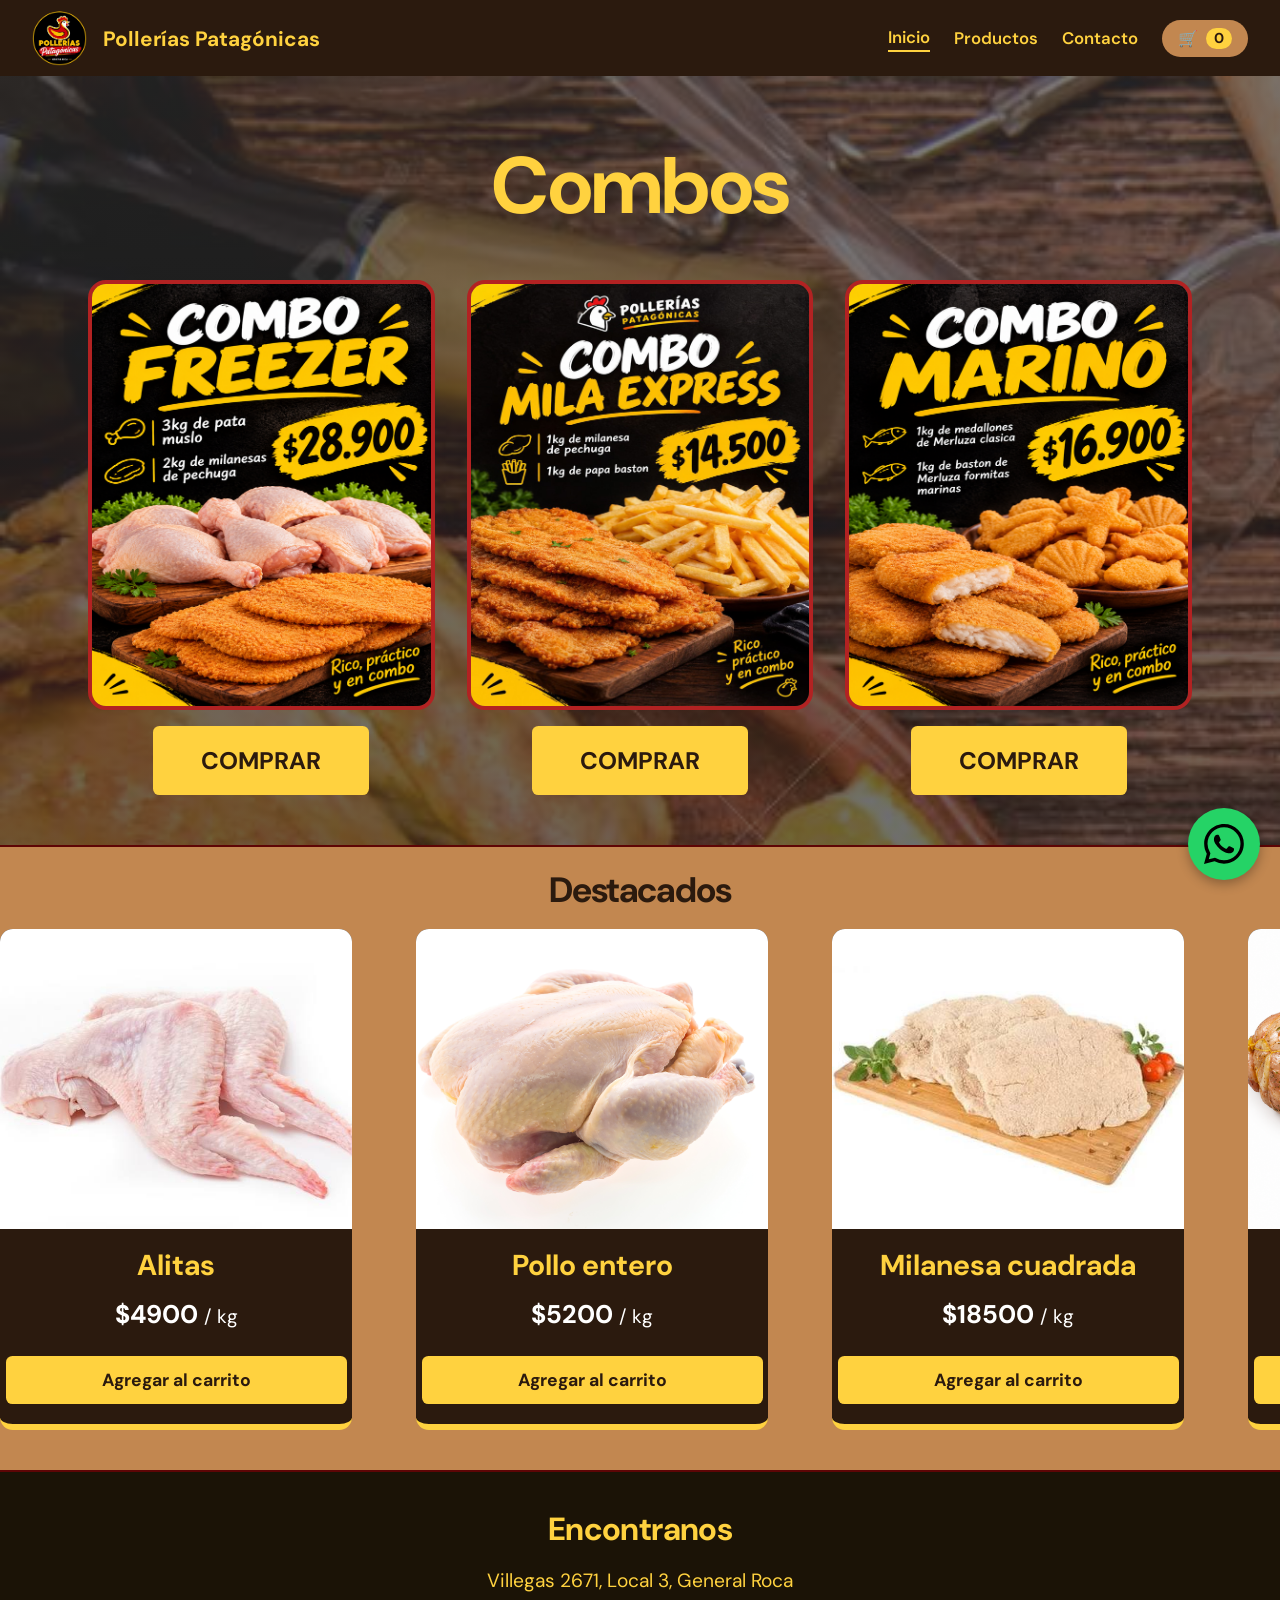
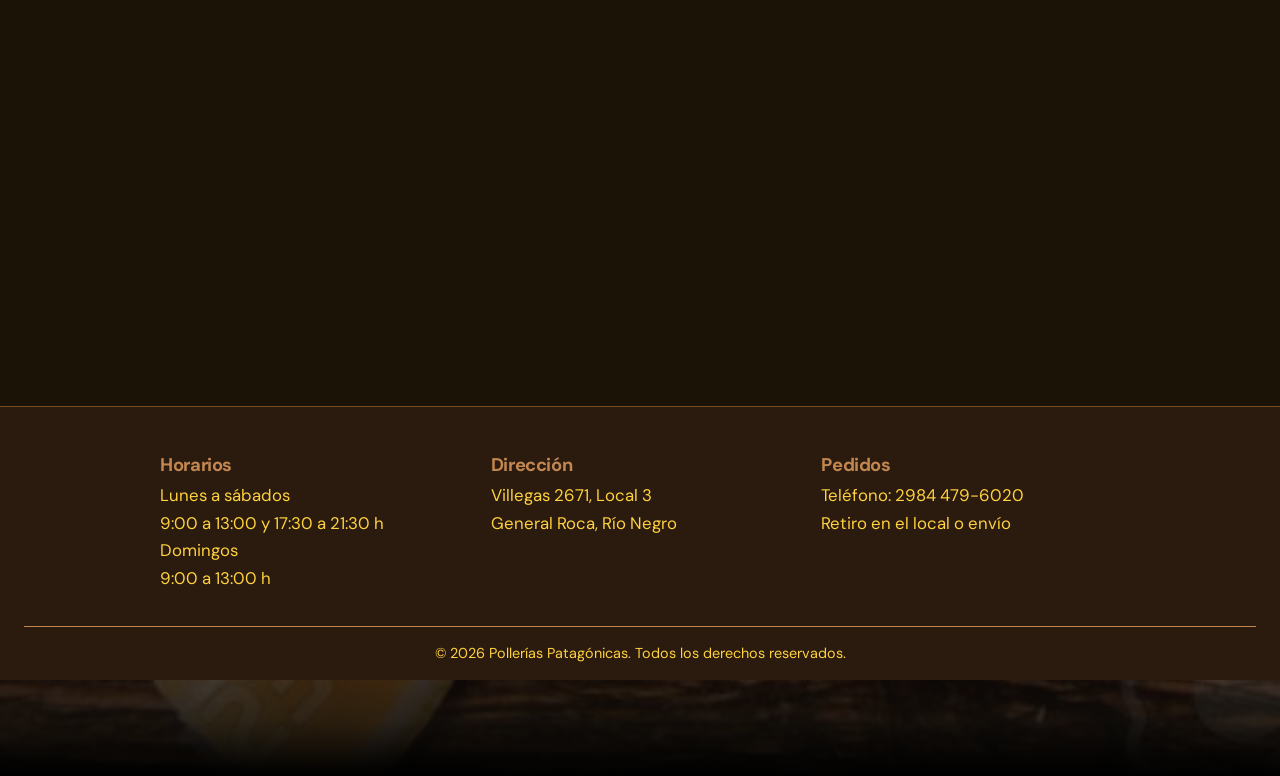
==== commit 5b050254: "Se agregaron imagenes" ====
--- a/index.html
+++ b/index.html
@@ -56,22 +56,44 @@
     <div class="contenedor-productos">
 
       <h2 id="titulo-seccion">Combos</h2>
+      
+      <!-- SECCIÓN OFERTAS -->
+<section class="ofertas seccion-carrusel" id="seccion-ofertas">
+
+  <article class="oferta">
+    <img src="./img/oferta.png" alt="Oferta 1">
+    <button class="btn-agregar" onclick="window.agregarAlCarrito({id: 'oferta-1', nombre: 'Nombre de la oferta', precio: 0, img: './img/oferta-1.jpg'})">COMPRAR</button>
+  </article>
+
+    <article class="oferta">
+    <img src="./img/oferta2.png" alt="Oferta 1">
+    <button class="btn-agregar" onclick="window.agregarAlCarrito({id: 'oferta-1', nombre: 'Nombre de la oferta', precio: 0, img: './img/oferta-1.jpg'})">COMPRAR</button>
+  </article>
+
+    <article class="oferta">
+    <img src="./img/oferta3.png" alt="Oferta 1">
+    <button class="btn-agregar" onclick="window.agregarAlCarrito({id: 'oferta-1', nombre: 'Nombre de la oferta', precio: 0, img: './img/oferta-1.jpg'})">COMPRAR</button>
+  </article>
+
+  <!-- más ofertas... -->
+
+</section>
 
       <!-- SECCIÓN COMBOS LIMPIA -->
       <section class="ofertas seccion-carrusel activa" id="seccion-combos">
 
         <article class="oferta">
-          <img src="./img/Combo mila express.jpeg" alt="Combo Mila Express">
+          <img src="./img/Combo Freezer_ Pollo y Milanesa2.png" alt="Combo Freezer">
+          <button class="btn-agregar" onclick="window.agregarAlCarrito({id: 'combo-2', nombre: 'Combo Freezer', precio: 28900, img: './img/Combo Freezer_ Pollo y Milanesa.png'})">COMPRAR</button>
+        </article>
+
+                <article class="oferta">
+          <img src="./img/Combo mila express2.jpg" alt="Combo Mila Express">
           <button class="btn-agregar" onclick="window.agregarAlCarrito({id: 'combo-1', nombre: 'Combo Mila Express', precio: 14500, img: './img/Combo mila express.jpeg'})">COMPRAR</button>
         </article>
 
         <article class="oferta">
-          <img src="./img/Combo Freezer_ Pollo y Milanesa.png" alt="Combo Freezer">
-          <button class="btn-agregar" onclick="window.agregarAlCarrito({id: 'combo-2', nombre: 'Combo Freezer', precio: 28900, img: './img/Combo Freezer_ Pollo y Milanesa.png'})">COMPRAR</button>
-        </article>
-
-        <article class="oferta">
-          <img src="./img/Combo marino de medallones crujientes.png" alt="Combo Marino">
+          <img src="./img/Combo marino de medallones crujientes2.png" alt="Combo Marino">
           <button class="btn-agregar" onclick="window.agregarAlCarrito({id: 'combo-3', nombre: 'Combo Marino', precio: 16900, img: './img/Combo marino de medallones crujientes.png'})">COMPRAR</button>
         </article>
 
--- a/estilo.css
+++ b/estilo.css
@@ -219,7 +219,7 @@
   font-size: 1.4rem;
   margin: 0.9rem 0.5rem 0;
   display: -webkit-box;
-  -webkit-line-clamp: 2;
+  line-clamp: 2;
   -webkit-box-orient: vertical;
   overflow: hidden;
   min-height: 2.4em;
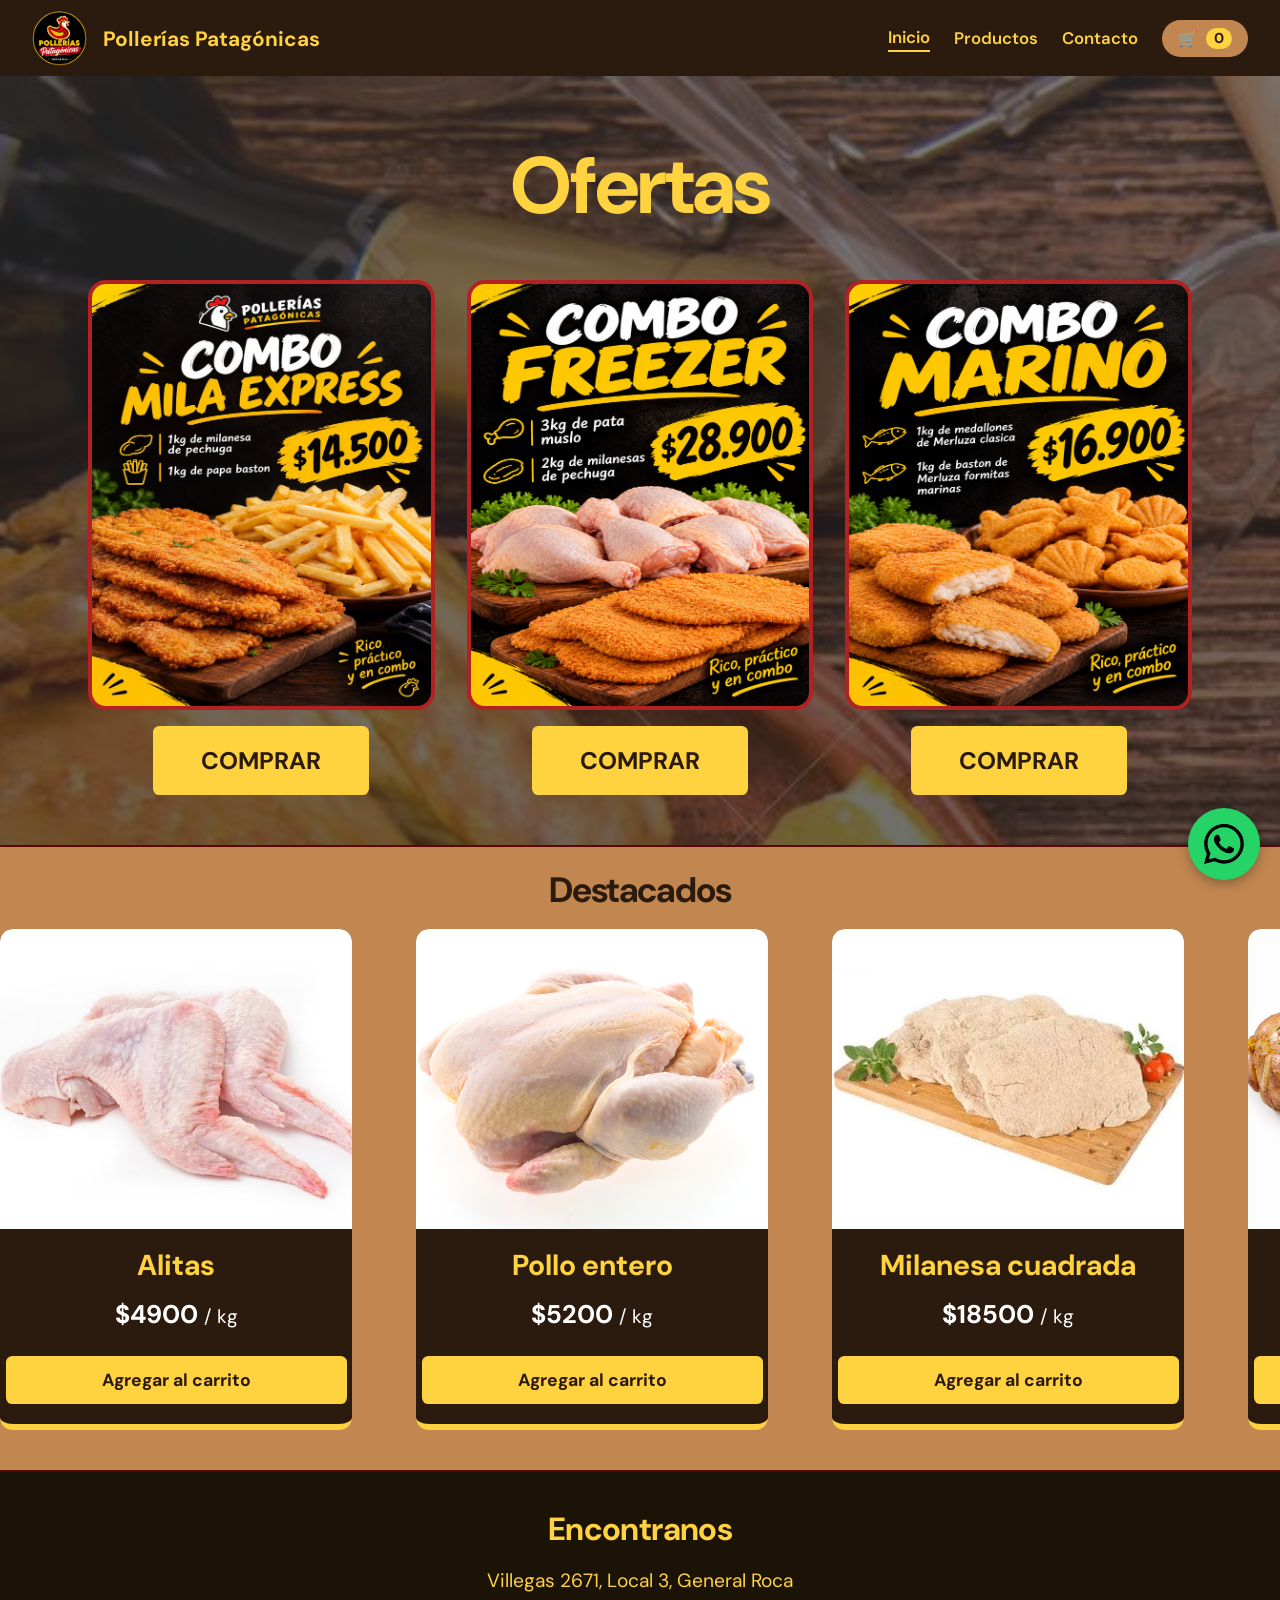
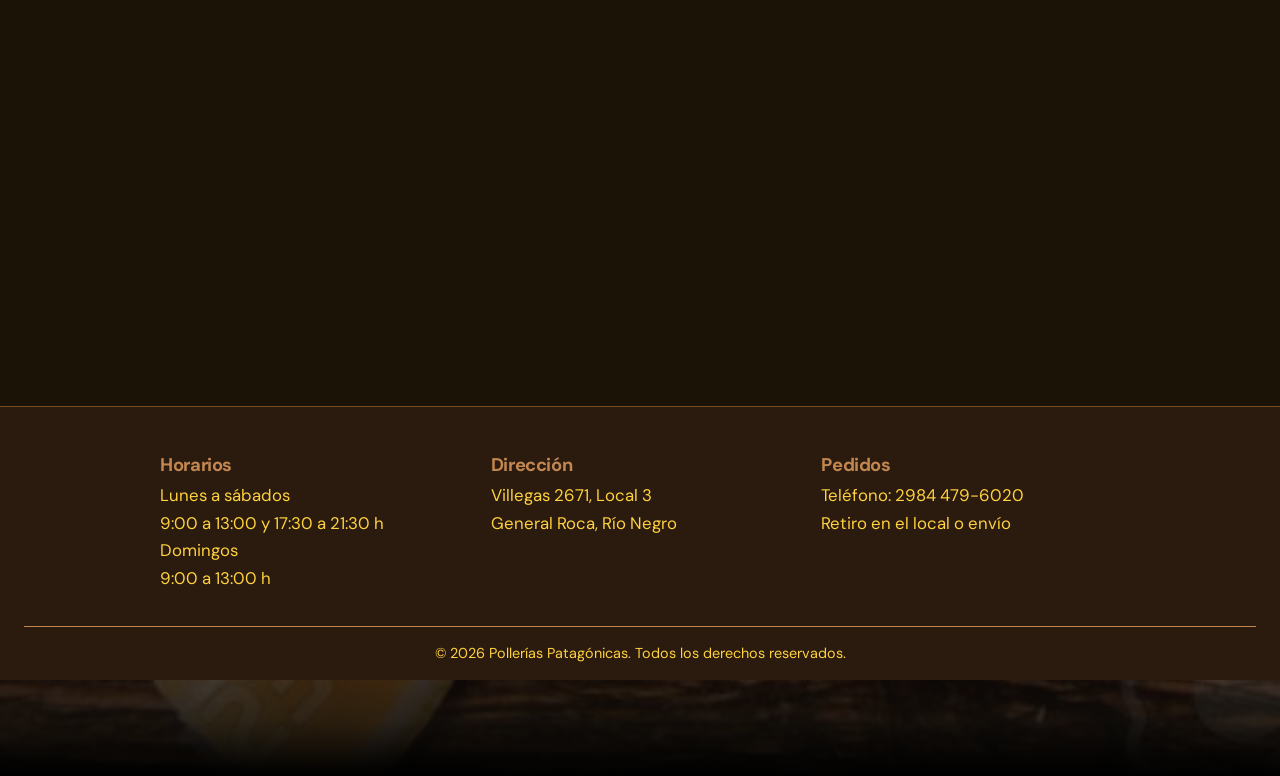
==== commit 9f3de946: "`Categoría Combos`" ====
--- a/index.html
+++ b/index.html
@@ -54,51 +54,53 @@
     </main>
 
     <div class="contenedor-productos">
-
-      <h2 id="titulo-seccion">Combos</h2>
-      
-      <!-- SECCIÓN OFERTAS -->
-<section class="ofertas seccion-carrusel" id="seccion-ofertas">
-
-  <article class="oferta">
-    <img src="./img/oferta.png" alt="Oferta 1">
-    <button class="btn-agregar" onclick="window.agregarAlCarrito({id: 'oferta-1', nombre: 'Nombre de la oferta', precio: 0, img: './img/oferta-1.jpg'})">COMPRAR</button>
-  </article>
-
-    <article class="oferta">
-    <img src="./img/oferta2.png" alt="Oferta 1">
-    <button class="btn-agregar" onclick="window.agregarAlCarrito({id: 'oferta-1', nombre: 'Nombre de la oferta', precio: 0, img: './img/oferta-1.jpg'})">COMPRAR</button>
-  </article>
-
-    <article class="oferta">
-    <img src="./img/oferta3.png" alt="Oferta 1">
-    <button class="btn-agregar" onclick="window.agregarAlCarrito({id: 'oferta-1', nombre: 'Nombre de la oferta', precio: 0, img: './img/oferta-1.jpg'})">COMPRAR</button>
-  </article>
-
-  <!-- más ofertas... -->
-
-</section>
-
-      <!-- SECCIÓN COMBOS LIMPIA -->
+      <h2 id="titulo-seccion">Ofertas</h2>
+
+      <!-- SECCIÓN OFERTAS (Datos directos infalibles) -->
+      <section class="ofertas seccion-carrusel" id="seccion-ofertas">
+
+        <article class="oferta">
+          <img src="./img/oferta.png" alt="Caja Pata Muslo 15 kg">
+          <button class="btn-agregar"
+            onclick="window.agregarAlCarrito({id: 79, nombre: 'Caja Pata Muslo 15 KG (Efectivo)', precio: 41000, unidad: 'caja', img: './img/oferta.png'})">COMPRAR</button>
+        </article>
+
+        <article class="oferta">
+          <img src="./img/oferta2.png" alt="Plancha de Asado">
+          <button class="btn-agregar"
+            onclick="window.agregarAlCarrito({id: 80, nombre: 'Plancha de Asado Congelado (Efectivo)', precio: 11900, unidad: 'kg', img: './img/oferta2.png'})">COMPRAR</button>
+        </article>
+
+        <article class="oferta">
+          <img src="./img/oferta3.png" alt="Pata Muslo 20 kg">
+          <button class="btn-agregar"
+            onclick="window.agregarAlCarrito({id: 81, nombre: 'Pata Muslo 20 KG (Efectivo)', precio: 43000, unidad: 'caja', img: './img/oferta3.png'})">COMPRAR</button>
+        </article>
+
+      </section>
+
+      <!-- SECCIÓN COMBOS -->
       <section class="ofertas seccion-carrusel activa" id="seccion-combos">
 
         <article class="oferta">
+          <img src="./img/Combo mila express2.jpg" alt="Combo Mila Express">
+          <button class="btn-agregar"
+            onclick="window.agregarAlCarrito({id: 76, nombre: 'Combo Mila Express', precio: 14500, unidad: 'combo', img: './img/Combo mila express2.jpg'})">COMPRAR</button>
+        </article>
+
+        <article class="oferta">
           <img src="./img/Combo Freezer_ Pollo y Milanesa2.png" alt="Combo Freezer">
-          <button class="btn-agregar" onclick="window.agregarAlCarrito({id: 'combo-2', nombre: 'Combo Freezer', precio: 28900, img: './img/Combo Freezer_ Pollo y Milanesa.png'})">COMPRAR</button>
-        </article>
-
-                <article class="oferta">
-          <img src="./img/Combo mila express2.jpg" alt="Combo Mila Express">
-          <button class="btn-agregar" onclick="window.agregarAlCarrito({id: 'combo-1', nombre: 'Combo Mila Express', precio: 14500, img: './img/Combo mila express.jpeg'})">COMPRAR</button>
+          <button class="btn-agregar"
+            onclick="window.agregarAlCarrito({id: 77, nombre: 'Combo Freezer', precio: 28900, unidad: 'combo', img: './img/Combo Freezer_ Pollo y Milanesa2.png'})">COMPRAR</button>
         </article>
 
         <article class="oferta">
           <img src="./img/Combo marino de medallones crujientes2.png" alt="Combo Marino">
-          <button class="btn-agregar" onclick="window.agregarAlCarrito({id: 'combo-3', nombre: 'Combo Marino', precio: 16900, img: './img/Combo marino de medallones crujientes.png'})">COMPRAR</button>
-        </article>
-
-      </section>
-
+          <button class="btn-agregar"
+            onclick="window.agregarAlCarrito({id: 78, nombre: 'Combo Marino', precio: 16900, unidad: 'combo', img: './img/Combo marino de medallones crujientes2.png'})">COMPRAR</button>
+        </article>
+
+      </section>
     </div>
 
     <!-- BANNER DE PEDIDOS / CARRUSEL -->
@@ -113,8 +115,8 @@
       <h2>Encontranos</h2>
       <p>Villegas 2671, Local 3, General Roca</p>
       <div class="mapa-recorte">
-        <iframe src="https://www.google.com/maps/d/embed?mid=1s2DN_2YRrDKorl7WHrtTw4out-qkY5c&ehbc=2E312F" loading="lazy"
-          allowfullscreen></iframe>
+        <iframe src="https://www.google.com/maps/d/embed?mid=1s2DN_2YRrDKorl7WHrtTw4out-qkY5c&ehbc=2E312F"
+          loading="lazy" allowfullscreen></iframe>
       </div>
     </section>
 
@@ -142,7 +144,7 @@
         <p>© 2026 Pollerías Patagónicas. Todos los derechos reservados.</p>
       </div>
     </footer>
-    
+
     <!-- ========== MÓDULO DEL CARRITO ========== -->
     <div class="overlay" id="overlay"></div>
     <div class="sidebar-carrito" id="sidebar-carrito">
@@ -206,7 +208,7 @@
         </div>
       </div>
     </div>
-    
+
     <!-- SCRIPT ORDENADO: Primero el carrito, después el inicio -->
     <script src="./nav/carrito/carrito.js"></script>
     <script src="./inicio.js"></script>
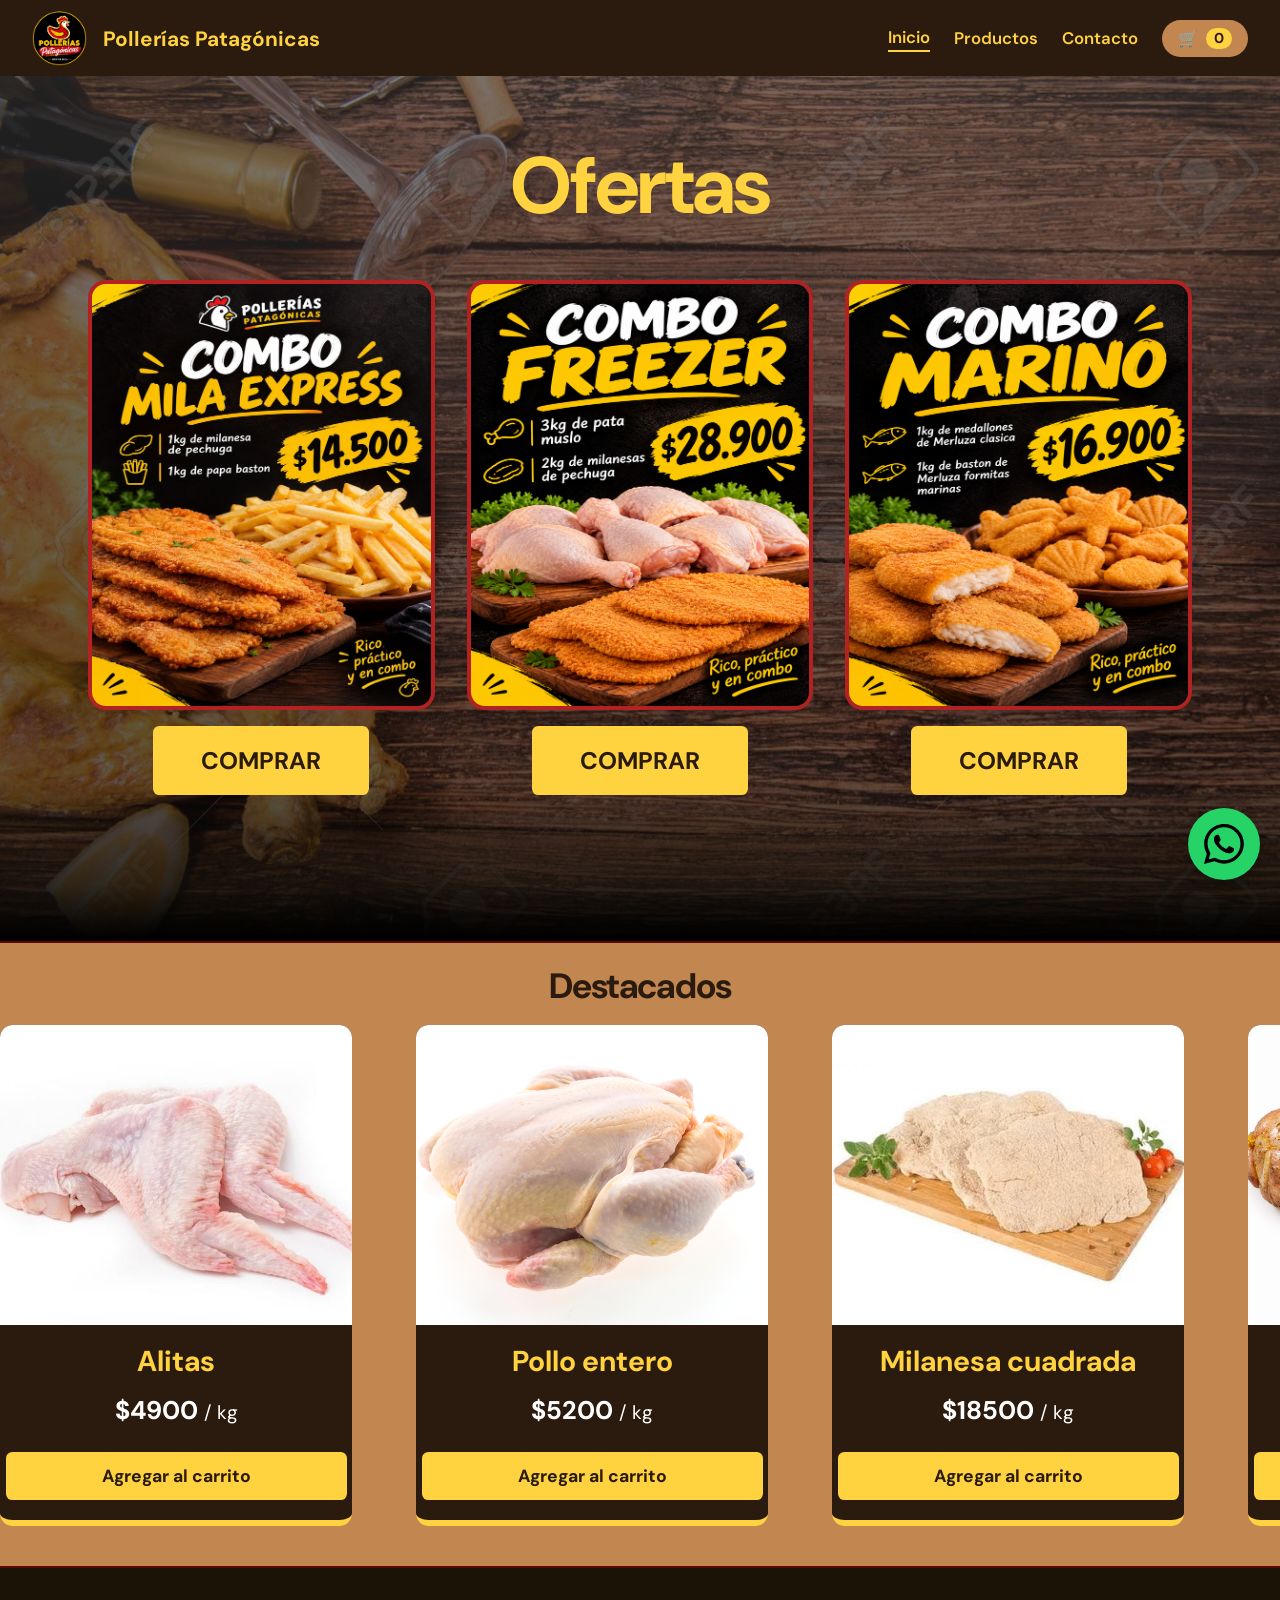
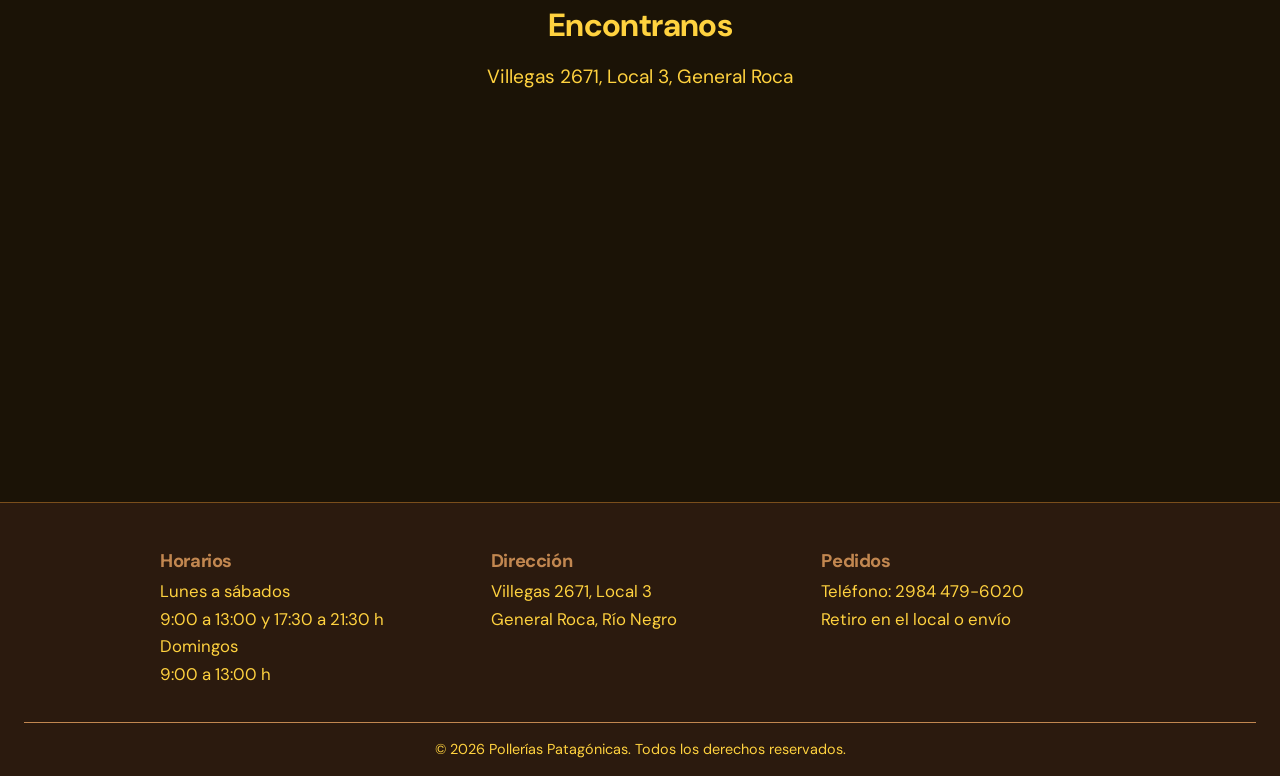
==== commit 4c986658: "Imagenes de productos y combos inconsistentes" ====
--- a/index.html
+++ b/index.html
@@ -62,19 +62,19 @@
         <article class="oferta">
           <img src="./img/oferta.png" alt="Caja Pata Muslo 15 kg">
           <button class="btn-agregar"
-            onclick="window.agregarAlCarrito({id: 79, nombre: 'Caja Pata Muslo 15 KG (Efectivo)', precio: 41000, unidad: 'caja', img: './img/oferta.png'})">COMPRAR</button>
+            onclick="window.agregarAlCarrito({id: 79, nombre: 'Caja Pata Muslo 15 KG (Efectivo)', precio: 41000, unidad: 'caja', img: '/img/oferta.png'})">COMPRAR</button>
         </article>
 
         <article class="oferta">
           <img src="./img/oferta2.png" alt="Plancha de Asado">
           <button class="btn-agregar"
-            onclick="window.agregarAlCarrito({id: 80, nombre: 'Plancha de Asado Congelado (Efectivo)', precio: 11900, unidad: 'kg', img: './img/oferta2.png'})">COMPRAR</button>
+            onclick="window.agregarAlCarrito({id: 80, nombre: 'Plancha de Asado Congelado (Efectivo)', precio: 11900, unidad: 'kg', img: '/img/oferta2.png'})">COMPRAR</button>
         </article>
 
         <article class="oferta">
           <img src="./img/oferta3.png" alt="Pata Muslo 20 kg">
           <button class="btn-agregar"
-            onclick="window.agregarAlCarrito({id: 81, nombre: 'Pata Muslo 20 KG (Efectivo)', precio: 43000, unidad: 'caja', img: './img/oferta3.png'})">COMPRAR</button>
+            onclick="window.agregarAlCarrito({id: 81, nombre: 'Pata Muslo 20 KG (Efectivo)', precio: 43000, unidad: 'caja', img: '/img/oferta3.png'})">COMPRAR</button>
         </article>
 
       </section>
@@ -85,133 +85,134 @@
         <article class="oferta">
           <img src="./img/Combo mila express2.jpg" alt="Combo Mila Express">
           <button class="btn-agregar"
-            onclick="window.agregarAlCarrito({id: 76, nombre: 'Combo Mila Express', precio: 14500, unidad: 'combo', img: './img/Combo mila express2.jpg'})">COMPRAR</button>
+            onclick="window.agregarAlCarrito({id: 76, nombre: 'Combo Mila Express', precio: 14500, unidad: 'combo', img: '/img/Combo mila express2.jpg'})">COMPRAR</button>
         </article>
 
         <article class="oferta">
           <img src="./img/Combo Freezer_ Pollo y Milanesa2.png" alt="Combo Freezer">
           <button class="btn-agregar"
-            onclick="window.agregarAlCarrito({id: 77, nombre: 'Combo Freezer', precio: 28900, unidad: 'combo', img: './img/Combo Freezer_ Pollo y Milanesa2.png'})">COMPRAR</button>
+            onclick="window.agregarAlCarrito({id: 77, nombre: 'Combo Freezer', precio: 28900, unidad: 'combo', img: '/img/Combo Freezer_ Pollo y Milanesa2.png'})">COMPRAR</button>
         </article>
 
         <article class="oferta">
           <img src="./img/Combo marino de medallones crujientes2.png" alt="Combo Marino">
           <button class="btn-agregar"
-            onclick="window.agregarAlCarrito({id: 78, nombre: 'Combo Marino', precio: 16900, unidad: 'combo', img: './img/Combo marino de medallones crujientes2.png'})">COMPRAR</button>
+            onclick="window.agregarAlCarrito({id: 78, nombre: 'Combo Marino', precio: 16900, unidad: 'combo', img: '/img/Combo marino de medallones crujientes2.png'})">COMPRAR</button>
         </article>
 
       </section>
     </div>
-
-    <!-- BANNER DE PEDIDOS / CARRUSEL -->
-    <section class="banner-pedidos banner-tienda" id="pedido">
-      <h2>Destacados</h2>
-      <div class="carrusel-tienda">
-        <div class="grilla-tienda" id="contenedor-destacados"></div>
+  </div>
+
+  <!-- BANNER DE PEDIDOS / CARRUSEL -->
+  <section class="banner-pedidos banner-tienda" id="pedido">
+    <h2>Destacados</h2>
+    <div class="carrusel-tienda">
+      <div class="grilla-tienda" id="contenedor-destacados"></div>
+    </div>
+  </section>
+
+  <section class="ubicacion" id="contacto">
+    <h2>Encontranos</h2>
+    <p>Villegas 2671, Local 3, General Roca</p>
+    <div class="mapa-recorte">
+      <iframe src="https://www.google.com/maps/d/embed?mid=1s2DN_2YRrDKorl7WHrtTw4out-qkY5c&ehbc=2E312F" loading="lazy"
+        allowfullscreen></iframe>
+    </div>
+  </section>
+
+  <footer class="footer">
+    <section class="info">
+      <div>
+        <h2>Horarios</h2>
+        <p>Lunes a sábados</p>
+        <p>9:00 a 13:00 y 17:30 a 21:30 h</p>
+        <p>Domingos</p>
+        <p>9:00 a 13:00 h</p>
+      </div>
+      <div>
+        <h2>Dirección</h2>
+        <p>Villegas 2671, Local 3</p>
+        <p>General Roca, Río Negro</p>
+      </div>
+      <div>
+        <h2>Pedidos</h2>
+        <p>Teléfono: 2984 479-6020</p>
+        <p>Retiro en el local o envío</p>
       </div>
     </section>
-
-    <section class="ubicacion" id="contacto">
-      <h2>Encontranos</h2>
-      <p>Villegas 2671, Local 3, General Roca</p>
-      <div class="mapa-recorte">
-        <iframe src="https://www.google.com/maps/d/embed?mid=1s2DN_2YRrDKorl7WHrtTw4out-qkY5c&ehbc=2E312F"
-          loading="lazy" allowfullscreen></iframe>
-      </div>
-    </section>
-
-    <footer class="footer">
-      <section class="info">
-        <div>
-          <h2>Horarios</h2>
-          <p>Lunes a sábados</p>
-          <p>9:00 a 13:00 y 17:30 a 21:30 h</p>
-          <p>Domingos</p>
-          <p>9:00 a 13:00 h</p>
-        </div>
-        <div>
-          <h2>Dirección</h2>
-          <p>Villegas 2671, Local 3</p>
-          <p>General Roca, Río Negro</p>
-        </div>
-        <div>
-          <h2>Pedidos</h2>
-          <p>Teléfono: 2984 479-6020</p>
-          <p>Retiro en el local o envío</p>
-        </div>
-      </section>
-      <div class="footer-final">
-        <p>© 2026 Pollerías Patagónicas. Todos los derechos reservados.</p>
-      </div>
-    </footer>
-
-    <!-- ========== MÓDULO DEL CARRITO ========== -->
-    <div class="overlay" id="overlay"></div>
-    <div class="sidebar-carrito" id="sidebar-carrito">
-      <div class="carrito-header">
-        <h2>Mi Pedido</h2>
-        <button class="btn-cerrar" id="btn-cerrar-carrito">&times;</button>
-      </div>
-      <!-- PASO 1: LISTA DE PRODUCTOS -->
-      <div id="paso-productos" style="display: flex; flex-direction: column; flex: 1; overflow: hidden;">
-        <div class="carrito-body" id="carrito-body">
-          <div class="carrito-vacio">El carrito está vacío</div>
-        </div>
-        <div class="carrito-footer">
-          <div id="mensaje-error"
-            style="color: red; font-size: 0.9rem; text-align: center; display: none; margin-bottom: 0.5rem;">
-            El carrito está vacío. Agregá productos primero.
-          </div>
-          <div class="total-carrito">
-            <span>Subtotal:</span>
-            <span id="precio-subtotal">$0</span>
-          </div>
-          <button class="btn btn-comprar" id="btn-continuar-compra">Siguiente: Datos de envío</button>
-        </div>
-      </div>
-      <!-- PASO 2: FORMULARIO DE ENVÍO -->
-      <div id="paso-checkout" style="display: none; flex-direction: column; flex: 1; overflow: hidden;">
-        <div class="carrito-body" style="display: flex; flex-direction: column; gap: 1rem;">
-          <h3 style="color: var(--marron); margin: 0;">Completá tus datos</h3>
-          <div class="form-grupo">
-            <label>Nombre y Apellido</label>
-            <input type="text" id="form-nombre" placeholder="Ej: Juan Pérez" required>
-          </div>
-          <div class="form-grupo">
-            <label>Dirección de Envío o "Retiro por local"</label>
-            <input type="text" id="form-direccion" placeholder="Ej: San Martín 123" required>
-          </div>
-          <div class="form-grupo">
-            <label>Aclaraciones (Opcional)</label>
-            <input type="text" id="form-notas" placeholder="Ej: Timbre 2, sin sal...">
-          </div>
-          <div class="form-grupo" style="margin-top: 0.5rem;">
-            <label for="selector-pago">Medio de pago:</label>
-            <select id="selector-pago">
-              <option value="efectivo">Efectivo (5% OFF)</option>
-              <option value="transferencia">Transferencia / Tarjeta</option>
-            </select>
-          </div>
-        </div>
-        <div class="carrito-footer">
-          <div class="descuento-carrito" id="fila-descuento" style="display: none;">
-            <span>Descuento (5%)</span>
-            <span id="precio-descuento">$0</span>
-          </div>
-          <div class="total-carrito">
-            <span>Total Final:</span>
-            <span id="precio-total">$0</span>
-          </div>
-          <button class="btn btn-comprar" id="btn-finalizar-compra" style="margin-bottom: 0.5rem;">Enviar pedido por
-            WhatsApp</button>
-          <button class="btn-secundario" id="btn-volver-carrito">Volver a los productos</button>
-        </div>
-      </div>
-    </div>
-
-    <!-- SCRIPT ORDENADO: Primero el carrito, después el inicio -->
-    <script src="./nav/carrito/carrito.js"></script>
-    <script src="./inicio.js"></script>
+    <div class="footer-final">
+      <p>© 2026 Pollerías Patagónicas. Todos los derechos reservados.</p>
+    </div>
+  </footer>
+
+  <!-- ========== MÓDULO DEL CARRITO ========== -->
+  <div class="overlay" id="overlay"></div>
+  <div class="sidebar-carrito" id="sidebar-carrito">
+    <div class="carrito-header">
+      <h2>Mi Pedido</h2>
+      <button class="btn-cerrar" id="btn-cerrar-carrito">&times;</button>
+    </div>
+    <!-- PASO 1: LISTA DE PRODUCTOS -->
+    <div id="paso-productos" style="display: flex; flex-direction: column; flex: 1; overflow: hidden;">
+      <div class="carrito-body" id="carrito-body">
+        <div class="carrito-vacio">El carrito está vacío</div>
+      </div>
+      <div class="carrito-footer">
+        <div id="mensaje-error"
+          style="color: red; font-size: 0.9rem; text-align: center; display: none; margin-bottom: 0.5rem;">
+          El carrito está vacío. Agregá productos primero.
+        </div>
+        <div class="total-carrito">
+          <span>Subtotal:</span>
+          <span id="precio-subtotal">$0</span>
+        </div>
+        <button class="btn btn-comprar" id="btn-continuar-compra">Siguiente: Datos de envío</button>
+      </div>
+    </div>
+    <!-- PASO 2: FORMULARIO DE ENVÍO -->
+    <div id="paso-checkout" style="display: none; flex-direction: column; flex: 1; overflow: hidden;">
+      <div class="carrito-body" style="display: flex; flex-direction: column; gap: 1rem;">
+        <h3 style="color: var(--marron); margin: 0;">Completá tus datos</h3>
+        <div class="form-grupo">
+          <label>Nombre y Apellido</label>
+          <input type="text" id="form-nombre" placeholder="Ej: Juan Pérez" required>
+        </div>
+        <div class="form-grupo">
+          <label>Dirección de Envío o "Retiro por local"</label>
+          <input type="text" id="form-direccion" placeholder="Ej: San Martín 123" required>
+        </div>
+        <div class="form-grupo">
+          <label>Aclaraciones (Opcional)</label>
+          <input type="text" id="form-notas" placeholder="Ej: Timbre 2, sin sal...">
+        </div>
+        <div class="form-grupo" style="margin-top: 0.5rem;">
+          <label for="selector-pago">Medio de pago:</label>
+          <select id="selector-pago">
+            <option value="efectivo">Efectivo (5% OFF)</option>
+            <option value="transferencia">Transferencia / Tarjeta</option>
+          </select>
+        </div>
+      </div>
+      <div class="carrito-footer">
+        <div class="descuento-carrito" id="fila-descuento" style="display: none;">
+          <span>Descuento (5%)</span>
+          <span id="precio-descuento">$0</span>
+        </div>
+        <div class="total-carrito">
+          <span>Total Final:</span>
+          <span id="precio-total">$0</span>
+        </div>
+        <button class="btn btn-comprar" id="btn-finalizar-compra" style="margin-bottom: 0.5rem;">Enviar pedido por
+          WhatsApp</button>
+        <button class="btn-secundario" id="btn-volver-carrito">Volver a los productos</button>
+      </div>
+    </div>
+  </div>
+
+  <!-- SCRIPT ORDENADO: Primero el carrito, después el inicio -->
+  <script src="./nav/carrito/carrito.js"></script>
+  <script src="./inicio.js"></script>
 </body>
 
 </html>
--- a/estilo.css
+++ b/estilo.css
@@ -121,7 +121,7 @@
 }
 .menu a:hover {
   color: var(--naranja);
-  border-bottom: var(--amarillo) 0.15rem solid;
+  border-bottom: var(--naranja) 0.15rem solid;
 }
 
 /* MENÚ DESPLEGABLE */
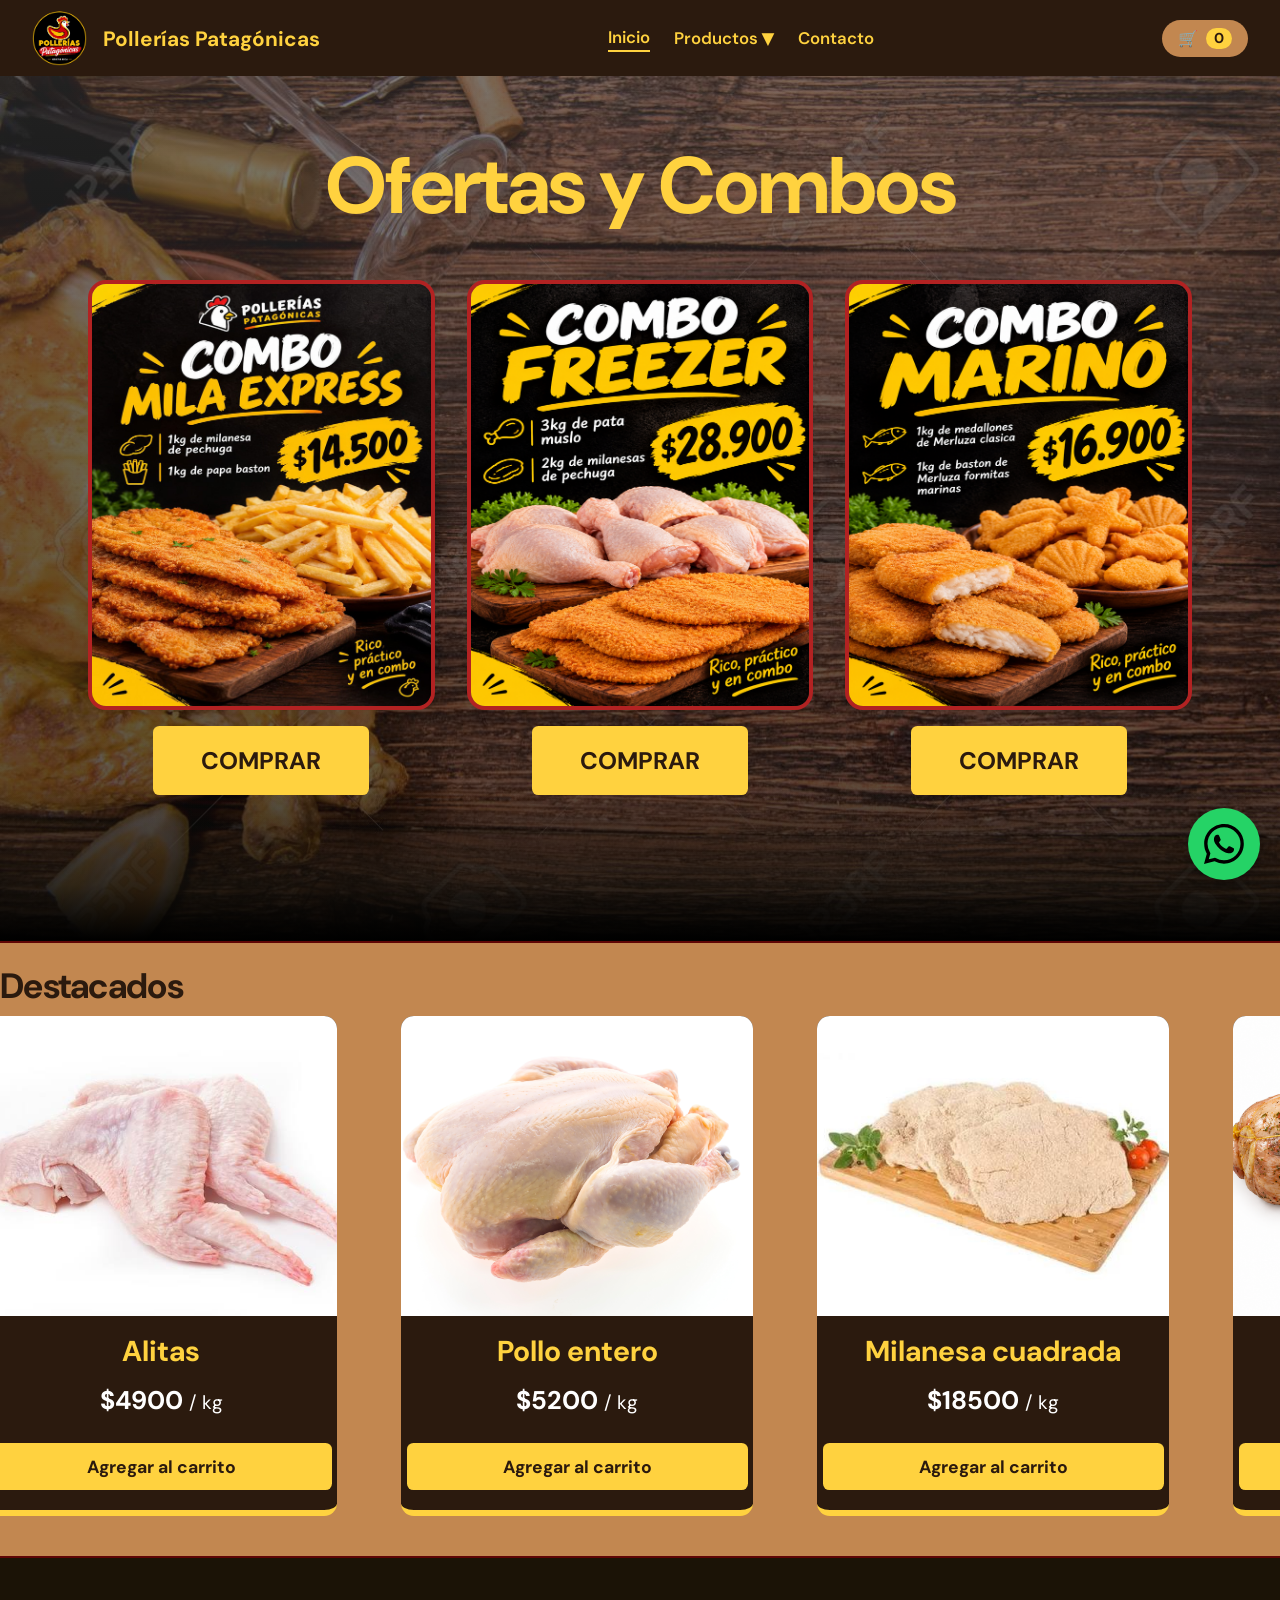
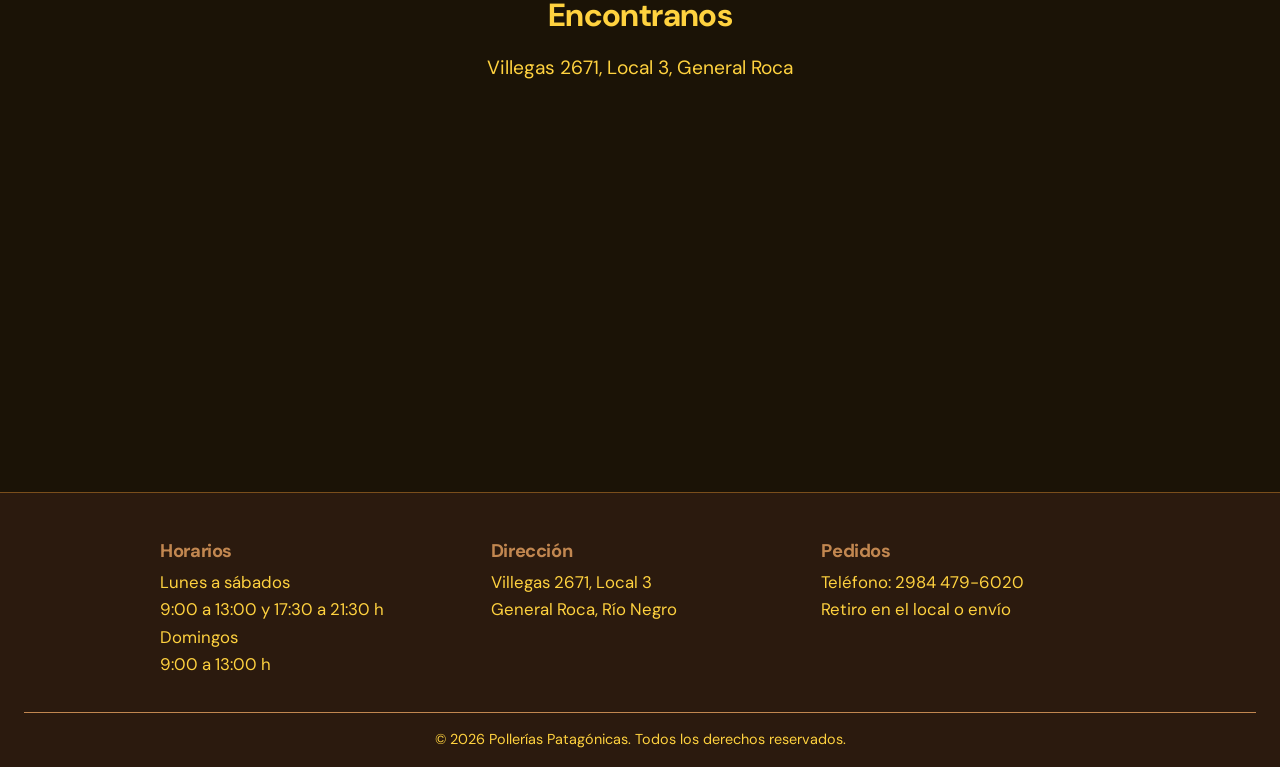
==== commit 3d0f80a9: "Movile pantalla de inicio y menu sanguchito" ====
--- a/index.html
+++ b/index.html
@@ -21,14 +21,15 @@
       <img src="./img/logo.png" alt="Logo de Pollerías Patagónicas">
       <span>Pollerías Patagónicas</span>
     </a>
-
-    <nav class="menu">
+    <!-- Enlaces -->
+    <nav class="menu" id="menu-principal">
       <a href="./index.html" class="menu-activo">Inicio</a>
 
-      <!-- Contenedor desplegable -->
       <div class="menu-desplegable">
-        <a href="./nav/productos/productos.html">Productos</a>
-        <div class="submenu">
+        <a href="./nav/productos/productos.html" id="link-productos">Productos <span class="flecha-mobile">▼</span></a>
+        
+        <div class="submenu" id="submenu-productos">
+          <a href="./nav/productos/productos.html" class="destacado-todos">Todos los productos</a>
           <a href="./nav/productos/productos.html?categoria=Pollo fresco">Pollo fresco</a>
           <a href="./nav/productos/productos.html?categoria=Milanesas">Milanesas</a>
           <a href="./nav/productos/productos.html?categoria=Especialidades">Especialidades</a>
@@ -41,10 +42,14 @@
       </div>
 
       <a href="./nav/contactos/contacto.html">Contacto</a>
+    </nav>
+    <!-- Controles -->
+    <div class="controles">
       <button class="btn-carrito" id="btn-carrito">
         🛒 <span class="badge" id="contador-carrito">0</span>
       </button>
-    </nav>
+      <button class="btn-menu" id="btn-menu">☰</button>
+    </div>
   </header>
 
   <div class="portada">
@@ -56,7 +61,7 @@
     <div class="contenedor-productos">
       <h2 id="titulo-seccion">Ofertas</h2>
 
-      <!-- SECCIÓN OFERTAS (Datos directos infalibles) -->
+      <!-- SECCIÓN OFERTAS -->
       <section class="ofertas seccion-carrusel" id="seccion-ofertas">
 
         <article class="oferta">
@@ -213,6 +218,7 @@
   <!-- SCRIPT ORDENADO: Primero el carrito, después el inicio -->
   <script src="./nav/carrito/carrito.js"></script>
   <script src="./inicio.js"></script>
+  <script src="./nav/menu.js"></script>
 </body>
 
 </html>
--- a/estilo.css
+++ b/estilo.css
@@ -1,6 +1,6 @@
 @import url("https://fonts.googleapis.com/css2?family=DM+Sans:wght@400;600;700&display=swap");
 
-/* ========== 1. VARIABLES Y BASE ========== */
+/* Base */
 :root {
   --amarillo: #ffd23f;
   --naranja: #c28750;
@@ -29,6 +29,7 @@
   margin: 0 auto;
   padding: 0 1.5rem;
 }
+
 h1 {
   font-size: clamp(2.5rem, 8vw, 5rem);
   font-weight: 700;
@@ -36,13 +37,14 @@
   line-height: 1;
   margin: 0;
 }
+
 h2 {
   font-size: 1rem;
   font-weight: 700;
   margin: 0 0 1rem;
 }
 
-/* ========== 2. BOTONES Y FLOTANTES ========== */
+/* Botones */
 .btn {
   display: inline-block;
   padding: 0.9rem 1.6rem;
@@ -52,9 +54,11 @@
   text-decoration: none;
   border-radius: 0.4rem;
 }
+
 .btn:hover {
   background: #000;
 }
+
 .btn:focus-visible {
   outline: 3px solid var(--marron);
   outline-offset: 3px;
@@ -77,11 +81,12 @@
   z-index: 100;
 }
 
-/* HEADER */
+/* Header */
 .header {
   display: flex;
   align-items: center;
   justify-content: space-between;
+  flex-wrap: wrap;
   gap: 2rem;
   background: var(--marron);
   padding: 0.6rem 2rem;
@@ -89,7 +94,10 @@
   top: 0;
   z-index: 100;
 }
+
+/* Orden */
 .marca {
+  order: 1;
   display: flex;
   align-items: center;
   gap: 1rem;
@@ -98,33 +106,43 @@
   font-size: 1.3rem;
   font-weight: 700;
 }
+
 .marca img {
   width: 55px;
   height: 55px;
   object-fit: cover;
   border-radius: 50%;
 }
+
 .marca:hover {
   transform: scale(1.04);
   transition-duration: 100ms;
 }
+
 .menu {
+  order: 2;
   display: flex;
   align-items: center;
   gap: 1.5rem;
 }
+
 .menu a {
   color: var(--amarillo);
   text-decoration: none;
   font-weight: 600;
   transition: color 0.2s;
 }
+
 .menu a:hover {
   color: var(--naranja);
   border-bottom: var(--naranja) 0.15rem solid;
 }
 
-/* MENÚ DESPLEGABLE */
+.menu-activo {
+  border-bottom: var(--amarillo) solid 0.15rem;
+}
+
+/* Desplegable */
 .menu-desplegable {
   position: relative;
   display: inline-block;
@@ -138,7 +156,7 @@
   left: 50%;
   transform: translateX(-50%);
   background-color: var(--marron);
-  min-width: 22 0px;
+  min-width: 220px;
   border-radius: 0.5rem;
   box-shadow: 0 8px 16px rgba(0,0,0,0.5);
   z-index: 1000;
@@ -166,10 +184,15 @@
   color: var(--marron);
 }
 
-.menu-activo {
-  border-bottom: var(--amarillo) solid 0.15rem;
-}
-
+/* Controles */
+.controles {
+  order: 3;
+  display: flex;
+  align-items: center;
+  gap: 1rem;
+}
+
+/* Carrito */
 .btn-carrito {
   display: flex;
   align-items: center;
@@ -185,9 +208,11 @@
   cursor: pointer;
   transition: background 0.2s;
 }
+
 .btn-carrito:hover {
   background: #af9e8e;
 }
+
 .badge {
   background: var(--amarillo);
   color: var(--marron);
@@ -196,7 +221,18 @@
   font-size: 0.9rem;
 }
 
-/* ========== 4. TARJETA DE PRODUCTO ========== */
+/* Menu */
+.btn-menu {
+  display: none;
+  background: none;
+  border: none;
+  color: var(--amarillo);
+  font-size: 2.2rem;
+  cursor: pointer;
+  padding: 0;
+}
+
+/* Tarjetas */
 .tarjeta-producto {
   flex: 0 0 18rem;
   scroll-snap-align: start;
@@ -209,36 +245,42 @@
   padding-bottom: 1.25rem;
   margin-right: 1.5rem;
 }
+
 .tarjeta-producto img {
   display: block;
   width: 100%;
   height: 250px;
   object-fit: cover;
 }
+
 .tarjeta-producto h3 {
   font-size: 1.4rem;
   margin: 0.9rem 0.5rem 0;
   display: -webkit-box;
-  line-clamp: 2;
+  -webkit-line-clamp: 2;
   -webkit-box-orient: vertical;
   overflow: hidden;
   min-height: 2.4em;
 }
+
 .tarjeta-producto .precio {
   font-size: 1.6rem;
   font-weight: 700;
   margin: 0 0 0.9rem;
   color: white;
 }
+
 .tarjeta-producto .precio small {
   font-size: 0.8rem;
   font-weight: 400;
 }
+
 .producto-precio {
   color: white;
   font-weight: 600 !important;
   font-size: 1.3rem;
 }
+
 .tarjeta-producto .btn-agregar {
   margin-top: 0.5rem;
   background: var(--amarillo);
@@ -250,15 +292,15 @@
   font-size: 1rem;
   font-weight: 700;
   cursor: pointer;
-  transition:
-    background 0.2s,
-    transform 0.15s;
-}
+  transition: background 0.2s, transform 0.15s;
+}
+
 .tarjeta-producto .btn-agregar:hover {
   background: #fff;
   transform: scale(1.04);
 }
 
+/* Placeholder */
 .img-placeholder {
   display: flex;
   align-items: center;
@@ -271,13 +313,14 @@
   user-select: none;
 }
 
-/* FOOTER */
+/* Footer */
 .footer {
   border-top: 0.1rem solid rgb(122, 78, 27);
   background: var(--marron);
   color: var(--amarillo);
   padding: 2rem 1.5rem 1rem;
 }
+
 .footer .info {
   max-width: 60rem;
   margin: 0 auto;
@@ -287,48 +330,171 @@
   grid-template-columns: repeat(auto-fit, minmax(min(100%, 15rem), 1fr));
   gap: 2rem;
 }
+
 .footer .info h2 {
   font-size: 1.15rem;
   margin: 0 0 0.5rem;
   color: var(--naranja);
 }
+
 .footer .info p {
   margin: 0.15rem 0;
 }
+
 .footer-final {
   text-align: center;
   border-top: 1px solid var(--naranja);
   padding-top: 1rem;
 }
+
 .footer-final p {
   margin: 0;
   font-size: 0.9rem;
 }
 
-/* RESPONSIVE GLOBAL */
+/* Mobile */
 @media (max-width: 768px) {
   .header {
+    padding: 0.8rem 1rem;
+    flex-wrap: nowrap !important; 
+    gap: 0.5rem;
+  }
+  
+  .marca {
+    font-size: 0.95rem !important; 
+    gap: 0.4rem !important;
+    white-space: nowrap; 
+    overflow: hidden; 
+    text-overflow: ellipsis;
+  }
+  
+  .marca img {
+    width: 35px !important;
+    height: 35px !important;
+    flex-shrink: 0;
+  }
+
+  .controles {
+    order: 2; 
+    gap: 0.5rem;
+    flex-shrink: 0; 
+  }
+  
+  .btn-carrito {
+    padding: 0.4rem 0.6rem !important;
+    font-size: 0.9rem !important;
+  }
+
+  .btn-menu {
+    display: block !important;
+    font-size: 1.8rem !important;
+  }
+
+  .menu {
+    position: fixed;
+    top: 0;
+    right: -100%;
+    width: 60%; 
+    max-width: 250px;
+    height: 100vh;
+    background: var(--marron); 
+    display: flex;
     flex-direction: column;
-    padding: 1rem;
-    gap: 1rem;
-  }
-  .menu {
-    flex-wrap: wrap;
-    justify-content: center;
-  }
-  .sidebar-carrito {
-    max-width: 100%;
-  }
-}
+    align-items: center; 
+    padding: 5rem 1rem 2rem;
+    box-shadow: -4px 0 15px rgba(0, 0, 0, 0.6);
+    transition: right 0.3s ease;
+    z-index: -1; 
+    margin: 0;
+    overflow-y: auto;
+  }
+  
+  .menu.abierto {
+    right: 0;
+  }
+
+  .menu > a, .menu-desplegable > a {
+    color: var(--amarillo);
+    font-weight: 700;
+    font-size: 1.1rem;
+    padding: 0.8rem 0;
+    margin: 0.5rem 0;
+    border-bottom: 1px solid var(--amarillo); 
+    text-align: center;
+    width: max-content; 
+  }
+
+  .menu-desplegable {
+    display: flex;
+    flex-direction: column;
+    align-items: center;
+    width: 100%;
+    padding: 0;
+  }
+
+  .menu-desplegable:hover .submenu {
+    display: none; 
+  }
+
+  .submenu {
+    position: static; 
+    background: transparent;
+    box-shadow: none;
+    padding: 0;
+    width: 100%;
+    transform: none;
+    border-radius: 0;
+    max-height: 0;
+    overflow: hidden;
+    transition: max-height 0.3s ease;
+    display: flex;
+    flex-direction: column;
+    align-items: center;
+  }
+  
+  .submenu.desplegado {
+    display: flex !important;
+    max-height: 600px; 
+    margin-top: 1rem;
+  }
+
+  .submenu a {
+    color: #fff; 
+    padding: 0.8rem 0;
+    font-size: 0.95rem;
+    border-bottom: 1px solid rgba(255, 210, 63, 0.2);
+    text-align: center;
+    width: 90%;
+  }
+  .submenu a.destacado-todos {
+    color: var(--amarillo);
+    font-weight: 700;
+    border-bottom: 1px solid var(--amarillo);
+  }
+
+  .flecha-mobile {
+    display: inline-block;
+    transition: transform 0.3s;
+    font-size: 0.8rem;
+    margin-left: 0.3rem;
+  }
+
+  .menu-desplegable.activo .flecha-mobile {
+    transform: rotate(180deg); 
+  }
+}
+
 @media (max-width: 600px) {
   .marca {
     font-size: 1.1rem;
   }
+  
   .marca img {
     width: 45px;
     height: 45px;
   }
+  
   .footer {
     padding: 1.5rem 1rem;
   }
-}
+}
--- a/inicio.css
+++ b/inicio.css
@@ -1,4 +1,4 @@
-/* ========== PORTADA PRINCIPAL ========== */
+/* Portada */
 h2 {
   font-size: clamp(1.6rem, 4vw, 2.2rem);
   letter-spacing: -0.02em;
@@ -20,8 +20,7 @@
   position: absolute;
   inset: 0;
   z-index: -2;
-  background:
-    linear-gradient(rgba(51, 51, 51, 0.65), rgba(0, 0, 0, 0.65)),
+  background: linear-gradient(rgba(51, 51, 51, 0.65), rgba(0, 0, 0, 0.65)),
     url("./img/fondo_pollo.png") left center / cover no-repeat;
 }
 .portada::after {
@@ -31,12 +30,7 @@
   height: 10rem;
   z-index: -1;
   pointer-events: none;
-  background: linear-gradient(
-    to bottom,
-    rgba(255, 210, 63, 0) 0%,
-    rgba(20, 19, 14, 0.6) 65%,
-    rgb(0, 0, 0) 100%
-  );
+  background: linear-gradient(to bottom, rgba(255, 210, 63, 0) 0%, rgba(20, 19, 14, 0.6) 65%, rgb(0, 0, 0) 100%);
 }
 .portada main,
 .portada .ofertas {
@@ -66,7 +60,7 @@
   background: #fff;
 }
 
-/* ========== SECCIÓN OFERTAS ========== */
+/* Ofertas */
 #titulo-seccion {
   text-align: center;
   font-size: 5rem;
@@ -90,7 +84,6 @@
   min-width: 0;
   gap: 1rem;
 }
-
 .oferta img {
   display: block;
   width: 100%;
@@ -112,24 +105,28 @@
   font-size: 1.5rem;
   font-weight: 700;
   cursor: pointer;
-  transition:
-    background 0.2s,
-    transform 0.15s;
+  transition: background 0.2s, transform 0.15s;
 }
 .oferta .btn-agregar:hover {
   background: #f5ecec;
   transform: scale(1.04);
 }
-/* Ocultar las secciones */
+
+/* Secciones */
 .seccion-carrusel {
-    display: none;
-}
-
-/* Mostrar la sección activa */
+  display: none;
+}
 .seccion-carrusel.activa {
-    display: flex;
-}
-/* ========== ANIMACIÓN PRODUCTOS DESTACADOS ========== */
+  display: flex;
+}
+
+/* Animacion */
+@keyframes aparecerOferta {
+  0% { opacity: 0; transform: scale(0.95); }
+  100% { opacity: 1; transform: scale(1); }
+}
+
+/* Destacados */
 .banner-pedidos {
   border-bottom: 2px solid rgb(94, 5, 5);
   border-top: 2px solid rgb(94, 5, 5);
@@ -143,11 +140,6 @@
   padding-left: 0;
   padding-right: 0;
   overflow: hidden;
-}
-#pedido h2 {
-  margin: 0 0 1.2rem 0;
-  text-align: center;
-  align-items: center;
 }
 .carrusel-tienda {
   overflow: hidden;
@@ -163,9 +155,7 @@
   animation-play-state: paused;
 }
 @keyframes deslizar {
-  to {
-    transform: translateX(-50%);
-  }
+  to { transform: translateX(-50%); }
 }
 @media (prefers-reduced-motion: reduce) {
   .grilla-tienda {
@@ -173,7 +163,7 @@
   }
 }
 
-/* ========== NOSOTROS Y MAPA ========== */
+/* Nosotros */
 .seccion {
   max-width: 60rem;
   margin: 0 auto;
@@ -206,6 +196,7 @@
   margin: 0;
 }
 
+/* Ubicacion */
 .ubicacion {
   position: relative;
   overflow: hidden;
@@ -264,6 +255,7 @@
   mask-image: linear-gradient(to left, #000, transparent 50%);
 }
 
+/* Tarjetas */
 .tarjeta-producto {
   flex: 0 0 22rem !important;
   scroll-snap-align: start;
@@ -310,16 +302,14 @@
   font-size: 1.1rem !important;
   font-weight: 700;
   cursor: pointer;
-  transition:
-    background 0.2s,
-    transform 0.15s;
+  transition: background 0.2s, transform 0.15s;
 }
 .tarjeta-producto .btn-agregar:hover {
   background: #fff;
   transform: scale(1.04);
 }
 
-/* Placeholder si falta la foto (Sirve para todo) */
+/* Placeholder */
 .img-placeholder {
   display: flex;
   align-items: center;
@@ -339,35 +329,73 @@
   font-size: 2rem;
 }
 
-/* ========== RESPONSIVE========== */
-@media (min-width: 900px) {
-  #nosotros {
+/* Mobile */
+@media (max-width: 768px) {
+  #titulo-seccion {
+  text-align: center;
+  font-size: clamp(3rem, 8vw, 3.5rem);
+  color: var(--amarillo);
+}
+  .banner-pedidos h2 {
+    text-align: center;
+  }
+  /* Ofertas */
+  .ofertas {
     display: grid;
-    grid-template-columns: 1fr 2fr;
-    gap: 3rem;
-    align-items: start;
-  }
-  #nosotros .bajada {
-    margin: 0;
-  }
-  #nosotros h2 {
-    grid-column: 1;
-  }
-  #nosotros .ventajas {
-    grid-column: 2;
-    grid-row: 1 / span 2;
-    grid-template-columns: repeat(3, 1fr);
-  }
-}
-@media (max-width: 768px) {
-  .ubicacion::before,
-  .ubicacion::after {
-    opacity: 0.35;
-  }
-}
-@media (max-width: 600px) {
-  .ofertas {
     grid-template-columns: 1fr;
-    max-width: 22rem;
-  }
-}
+  }
+  
+  .oferta {
+    display: none !important; 
+    animation: aparecerOferta 0.8s ease-in-out;
+  }
+
+  .oferta.visible {
+    display: flex !important;
+  }
+
+  .oferta .btn-agregar {
+    width: 100%;
+    padding: 1rem;
+    font-size: 1.2rem;
+  }
+
+  /* Carrusel */
+  .banner-pedidos {
+    padding: 1rem 0; 
+  }
+
+  .carrusel-tienda {
+    overflow-x: auto; 
+    scroll-snap-type: x mandatory; 
+    scrollbar-width: none; 
+    -webkit-overflow-scrolling: touch; 
+  }
+
+  .carrusel-tienda::-webkit-scrollbar {
+    display: none; 
+  }
+
+  .grilla-tienda {
+    animation: none !important; 
+    gap: 1rem;
+    padding: 1rem;
+    width: max-content;
+  }
+
+  /* Tarjetas Destacados Mobile */
+  .tarjeta-producto {
+    scroll-snap-align: center; 
+    flex: 0 0 80vw !important;
+    margin-right: 0;
+  }
+
+  .tarjeta-producto img {
+    height: 220px !important;
+  }
+
+  .tarjeta-producto .btn-agregar {
+    padding: 0.8rem 1rem !important;
+    width: 90%;
+  }
+}
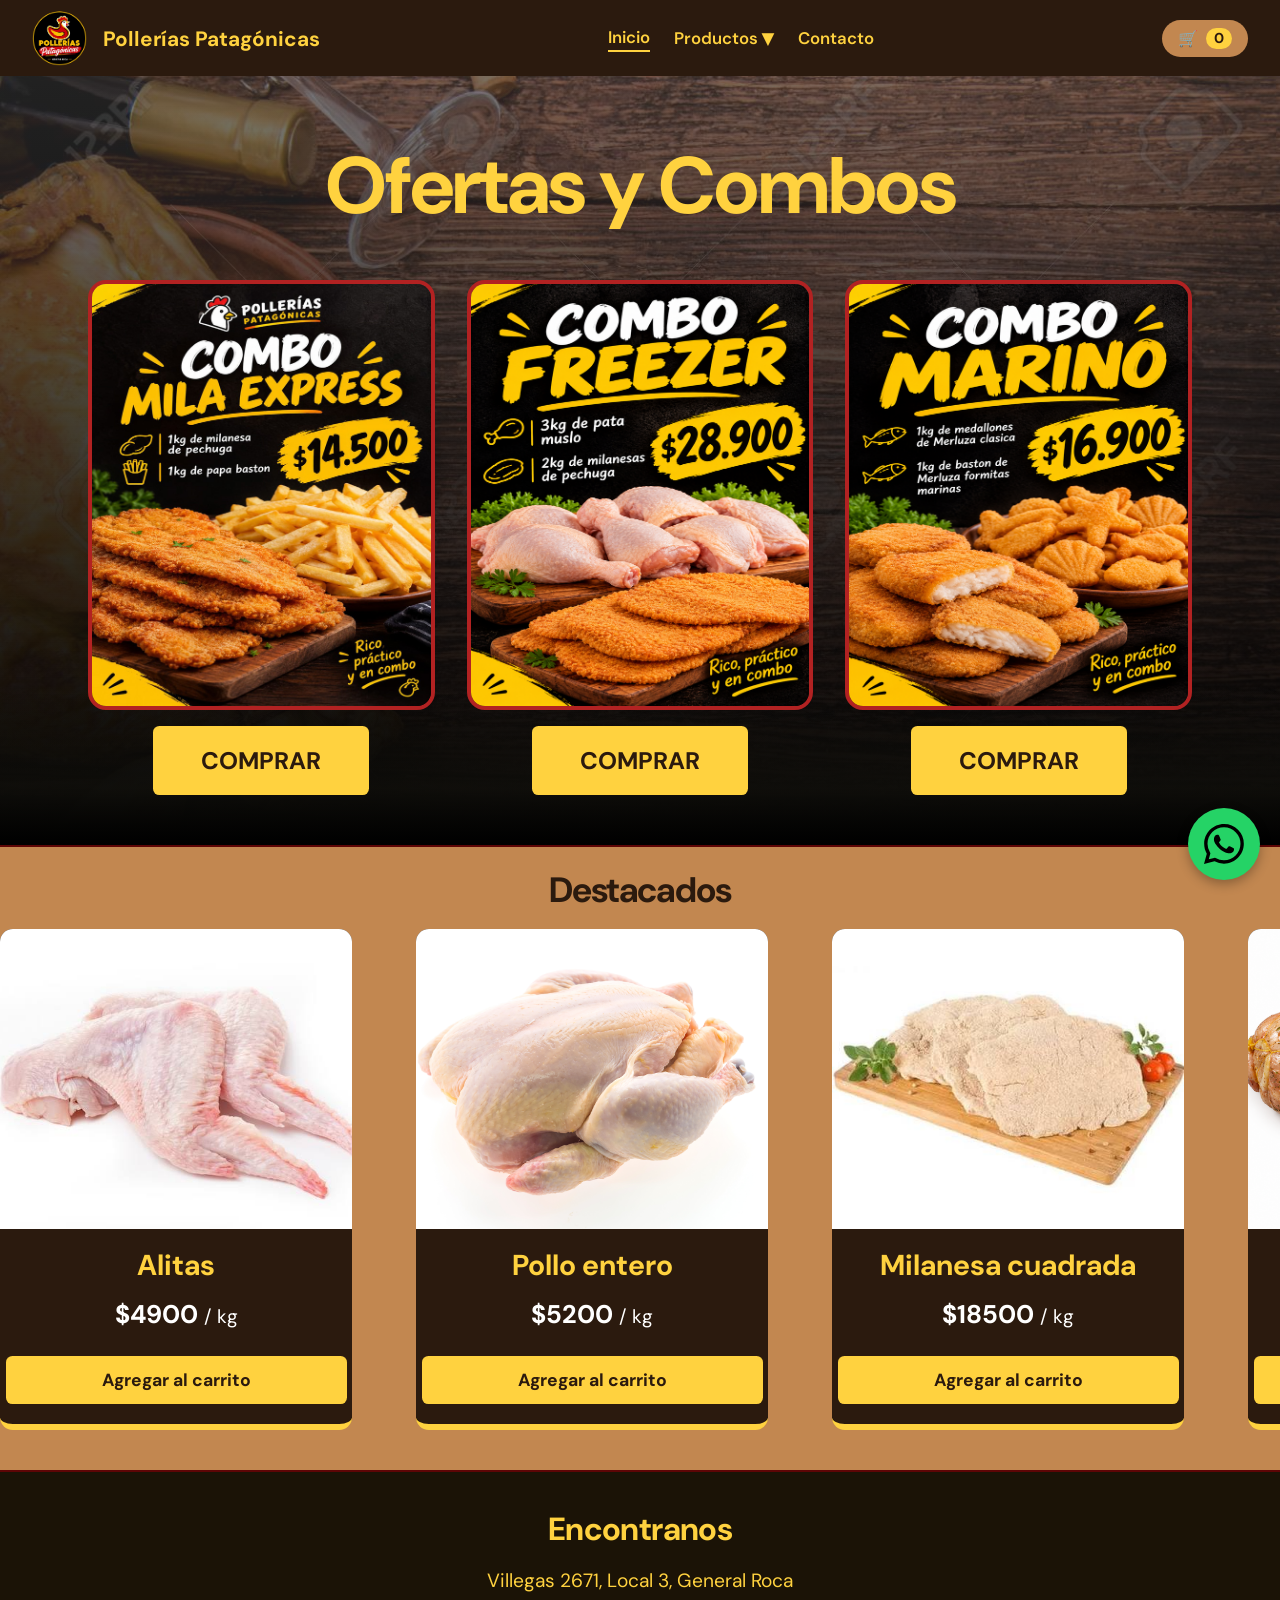
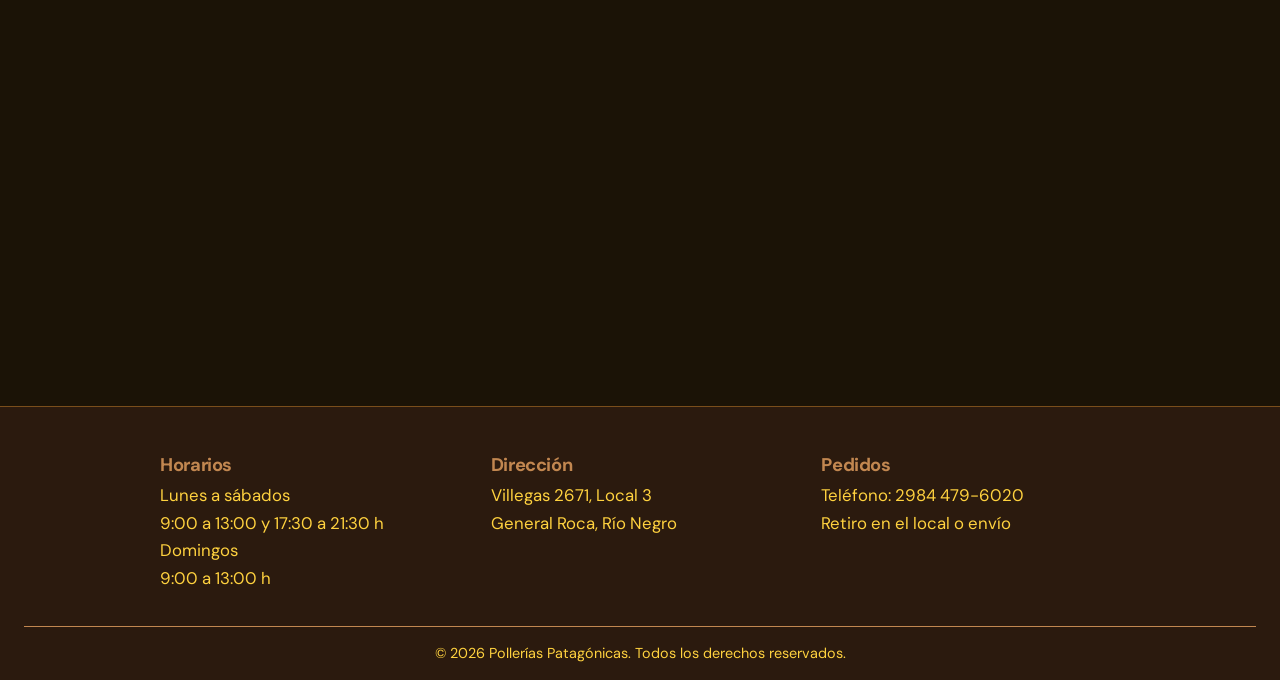
==== commit 487e2f0d: "Correciones para celular" ====
--- a/index.html
+++ b/index.html
@@ -67,19 +67,19 @@
         <article class="oferta">
           <img src="./img/oferta.png" alt="Caja Pata Muslo 15 kg">
           <button class="btn-agregar"
-            onclick="window.agregarAlCarrito({id: 79, nombre: 'Caja Pata Muslo 15 KG (Efectivo)', precio: 41000, unidad: 'caja', img: '/img/oferta.png'})">COMPRAR</button>
+            onclick="window.agregarAlCarrito({id: 79, nombre: 'Caja Pata Muslo 15 KG (Efectivo)', precio: 41000, unidad: 'caja', img: './img/oferta.png'})">COMPRAR</button>
         </article>
 
         <article class="oferta">
           <img src="./img/oferta2.png" alt="Plancha de Asado">
           <button class="btn-agregar"
-            onclick="window.agregarAlCarrito({id: 80, nombre: 'Plancha de Asado Congelado (Efectivo)', precio: 11900, unidad: 'kg', img: '/img/oferta2.png'})">COMPRAR</button>
+            onclick="window.agregarAlCarrito({id: 80, nombre: 'Plancha de Asado Congelado (Efectivo)', precio: 11900, unidad: 'kg', img: './img/oferta2.png'})">COMPRAR</button>
         </article>
 
         <article class="oferta">
           <img src="./img/oferta3.png" alt="Pata Muslo 20 kg">
           <button class="btn-agregar"
-            onclick="window.agregarAlCarrito({id: 81, nombre: 'Pata Muslo 20 KG (Efectivo)', precio: 43000, unidad: 'caja', img: '/img/oferta3.png'})">COMPRAR</button>
+            onclick="window.agregarAlCarrito({id: 81, nombre: 'Pata Muslo 20 KG (Efectivo)', precio: 43000, unidad: 'caja', img: './img/oferta3.png'})">COMPRAR</button>
         </article>
 
       </section>
@@ -90,19 +90,19 @@
         <article class="oferta">
           <img src="./img/Combo mila express2.jpg" alt="Combo Mila Express">
           <button class="btn-agregar"
-            onclick="window.agregarAlCarrito({id: 76, nombre: 'Combo Mila Express', precio: 14500, unidad: 'combo', img: '/img/Combo mila express2.jpg'})">COMPRAR</button>
+            onclick="window.agregarAlCarrito({id: 76, nombre: 'Combo Mila Express', precio: 14500, unidad: 'combo', img: './img/Combo mila express2.jpg'})">COMPRAR</button>
         </article>
 
         <article class="oferta">
           <img src="./img/Combo Freezer_ Pollo y Milanesa2.png" alt="Combo Freezer">
           <button class="btn-agregar"
-            onclick="window.agregarAlCarrito({id: 77, nombre: 'Combo Freezer', precio: 28900, unidad: 'combo', img: '/img/Combo Freezer_ Pollo y Milanesa2.png'})">COMPRAR</button>
+            onclick="window.agregarAlCarrito({id: 77, nombre: 'Combo Freezer', precio: 28900, unidad: 'combo', img: './img/Combo Freezer_ Pollo y Milanesa2.png'})">COMPRAR</button>
         </article>
 
         <article class="oferta">
           <img src="./img/Combo marino de medallones crujientes2.png" alt="Combo Marino">
           <button class="btn-agregar"
-            onclick="window.agregarAlCarrito({id: 78, nombre: 'Combo Marino', precio: 16900, unidad: 'combo', img: '/img/Combo marino de medallones crujientes2.png'})">COMPRAR</button>
+            onclick="window.agregarAlCarrito({id: 78, nombre: 'Combo Marino', precio: 16900, unidad: 'combo', img: './img/Combo marino de medallones crujientes2.png'})">COMPRAR</button>
         </article>
 
       </section>
--- a/inicio.css
+++ b/inicio.css
@@ -1,4 +1,4 @@
-/* Portada */
+/* ========== PORTADA PRINCIPAL ========== */
 h2 {
   font-size: clamp(1.6rem, 4vw, 2.2rem);
   letter-spacing: -0.02em;
@@ -12,7 +12,6 @@
 
 .portada {
   position: relative;
-  padding-bottom: 6rem;
   isolation: isolate;
 }
 .portada::before {
@@ -20,7 +19,8 @@
   position: absolute;
   inset: 0;
   z-index: -2;
-  background: linear-gradient(rgba(51, 51, 51, 0.65), rgba(0, 0, 0, 0.65)),
+  background:
+    linear-gradient(rgba(51, 51, 51, 0.65), rgba(0, 0, 0, 1)),
     url("./img/fondo_pollo.png") left center / cover no-repeat;
 }
 .portada::after {
@@ -30,7 +30,12 @@
   height: 10rem;
   z-index: -1;
   pointer-events: none;
-  background: linear-gradient(to bottom, rgba(255, 210, 63, 0) 0%, rgba(20, 19, 14, 0.6) 65%, rgb(0, 0, 0) 100%);
+  background: linear-gradient(
+    to bottom,
+    rgba(255, 210, 63, 0) 0%,
+    rgba(20, 19, 14, 0.6) 65%,
+    rgb(0, 0, 0) 100%
+  );
 }
 .portada main,
 .portada .ofertas {
@@ -60,7 +65,7 @@
   background: #fff;
 }
 
-/* Ofertas */
+/* ========== SECCIÓN OFERTAS ========== */
 #titulo-seccion {
   text-align: center;
   font-size: 5rem;
@@ -84,6 +89,7 @@
   min-width: 0;
   gap: 1rem;
 }
+
 .oferta img {
   display: block;
   width: 100%;
@@ -105,28 +111,24 @@
   font-size: 1.5rem;
   font-weight: 700;
   cursor: pointer;
-  transition: background 0.2s, transform 0.15s;
+  transition:
+    background 0.2s,
+    transform 0.15s;
 }
 .oferta .btn-agregar:hover {
   background: #f5ecec;
   transform: scale(1.04);
 }
-
-/* Secciones */
+/* Ocultar las secciones */
 .seccion-carrusel {
-  display: none;
-}
+    display: none;
+}
+
+/* Mostrar la sección activa */
 .seccion-carrusel.activa {
-  display: flex;
-}
-
-/* Animacion */
-@keyframes aparecerOferta {
-  0% { opacity: 0; transform: scale(0.95); }
-  100% { opacity: 1; transform: scale(1); }
-}
-
-/* Destacados */
+    display: flex;
+}
+/* ========== ANIMACIÓN PRODUCTOS DESTACADOS ========== */
 .banner-pedidos {
   border-bottom: 2px solid rgb(94, 5, 5);
   border-top: 2px solid rgb(94, 5, 5);
@@ -141,12 +143,17 @@
   padding-right: 0;
   overflow: hidden;
 }
+#pedido h2 {
+  margin: 0 0 1.2rem 0;
+  text-align: center;
+  align-items: center;
+}
 .carrusel-tienda {
   overflow: hidden;
 }
 .grilla-tienda {
   display: flex;
-  gap: 2.5rem;
+  gap: 0;
   width: max-content;
   padding-bottom: 1rem;
   animation: deslizar 40s linear infinite;
@@ -155,7 +162,9 @@
   animation-play-state: paused;
 }
 @keyframes deslizar {
-  to { transform: translateX(-50%); }
+  to {
+    transform: translateX(-50%);
+  }
 }
 @media (prefers-reduced-motion: reduce) {
   .grilla-tienda {
@@ -163,7 +172,7 @@
   }
 }
 
-/* Nosotros */
+/* ========== NOSOTROS Y MAPA ========== */
 .seccion {
   max-width: 60rem;
   margin: 0 auto;
@@ -196,7 +205,6 @@
   margin: 0;
 }
 
-/* Ubicacion */
 .ubicacion {
   position: relative;
   overflow: hidden;
@@ -255,7 +263,6 @@
   mask-image: linear-gradient(to left, #000, transparent 50%);
 }
 
-/* Tarjetas */
 .tarjeta-producto {
   flex: 0 0 22rem !important;
   scroll-snap-align: start;
@@ -266,7 +273,7 @@
   overflow: hidden;
   text-align: center;
   padding-bottom: 1.25rem;
-  margin-right: 1.5rem;
+  margin-right: 4rem;
 }
 .tarjeta-producto img {
   display: block;
@@ -277,6 +284,7 @@
 .tarjeta-producto h3 {
   font-size: 1.8rem !important;
   display: -webkit-box;
+  line-clamp: 2;
   -webkit-line-clamp: 2;
   -webkit-box-orient: vertical;
   overflow: hidden;
@@ -302,14 +310,16 @@
   font-size: 1.1rem !important;
   font-weight: 700;
   cursor: pointer;
-  transition: background 0.2s, transform 0.15s;
+  transition:
+    background 0.2s,
+    transform 0.15s;
 }
 .tarjeta-producto .btn-agregar:hover {
   background: #fff;
   transform: scale(1.04);
 }
 
-/* Placeholder */
+/* Placeholder si falta la foto (Sirve para todo) */
 .img-placeholder {
   display: flex;
   align-items: center;
@@ -329,73 +339,87 @@
   font-size: 2rem;
 }
 
-/* Mobile */
+/* ========== RESPONSIVE========== */
+@media (min-width: 900px) {
+  #nosotros {
+    display: grid;
+    grid-template-columns: 1fr 2fr;
+    gap: 3rem;
+    align-items: start;
+  }
+  #nosotros .bajada {
+    margin: 0;
+  }
+  #nosotros h2 {
+    grid-column: 1;
+  }
+  #nosotros .ventajas {
+    grid-column: 2;
+    grid-row: 1 / span 2;
+    grid-template-columns: repeat(3, 1fr);
+  }
+}
 @media (max-width: 768px) {
+  .ubicacion::before,
+  .ubicacion::after {
+    opacity: 0.35;
+  }
+}
+@media (max-width: 600px) {
+  .ofertas {
+    grid-template-columns: 1fr;
+    max-width: 22rem;
+  }
+}
+
+/* ========== CELULAR ========== */
+@media (max-width: 768px) {
+  .hero {
+    padding-top: 1rem;
+  }
   #titulo-seccion {
-  text-align: center;
-  font-size: clamp(3rem, 8vw, 3.5rem);
-  color: var(--amarillo);
-}
-  .banner-pedidos h2 {
-    text-align: center;
-  }
-  /* Ofertas */
+    font-size: 2.8rem;
+  }
+
+  /* Ofertas/combos: de a una por vez (inicio.js agrega .visible) */
   .ofertas {
-    display: grid;
-    grid-template-columns: 1fr;
-  }
-  
-  .oferta {
-    display: none !important; 
-    animation: aparecerOferta 0.8s ease-in-out;
-  }
-
-  .oferta.visible {
-    display: flex !important;
-  }
-
+    max-width: 24rem;
+    margin: 1rem auto 2rem;
+    padding: 0 1rem;
+  }
+  .ofertas .oferta {
+    display: none;
+  }
+  .ofertas .oferta.visible {
+    display: flex;
+  }
   .oferta .btn-agregar {
-    width: 100%;
-    padding: 1rem;
-    font-size: 1.2rem;
-  }
-
-  /* Carrusel */
-  .banner-pedidos {
-    padding: 1rem 0; 
-  }
-
-  .carrusel-tienda {
-    overflow-x: auto; 
-    scroll-snap-type: x mandatory; 
-    scrollbar-width: none; 
-    -webkit-overflow-scrolling: touch; 
-  }
-
-  .carrusel-tienda::-webkit-scrollbar {
-    display: none; 
-  }
-
-  .grilla-tienda {
-    animation: none !important; 
-    gap: 1rem;
-    padding: 1rem;
-    width: max-content;
-  }
-
-  /* Tarjetas Destacados Mobile */
+    padding: 0.9rem 2.5rem;
+    font-size: 1.25rem;
+  }
+
+  /* Destacados: tarjetas más chicas */
   .tarjeta-producto {
-    scroll-snap-align: center; 
-    flex: 0 0 80vw !important;
-    margin-right: 0;
-  }
-
-  .tarjeta-producto img {
-    height: 220px !important;
-  }
-
+    flex: 0 0 15rem !important;
+    margin-right: 1.25rem;
+  }
+  .tarjeta-producto img,
+  .img-placeholder {
+    height: 190px !important;
+  }
+  .tarjeta-producto h3 {
+    font-size: 1.15rem !important;
+    min-height: 2.4em !important;
+  }
+  .tarjeta-producto .precio {
+    font-size: 1.3rem !important;
+  }
+  .tarjeta-producto .precio small {
+    font-size: 1rem !important;
+  }
   .tarjeta-producto .btn-agregar {
-    padding: 0.8rem 1rem !important;
-    width: 90%;
+    width: calc(100% - 2rem);
+    padding: 0.7rem 0.5rem;
+    font-size: 1rem !important;
   }
 }
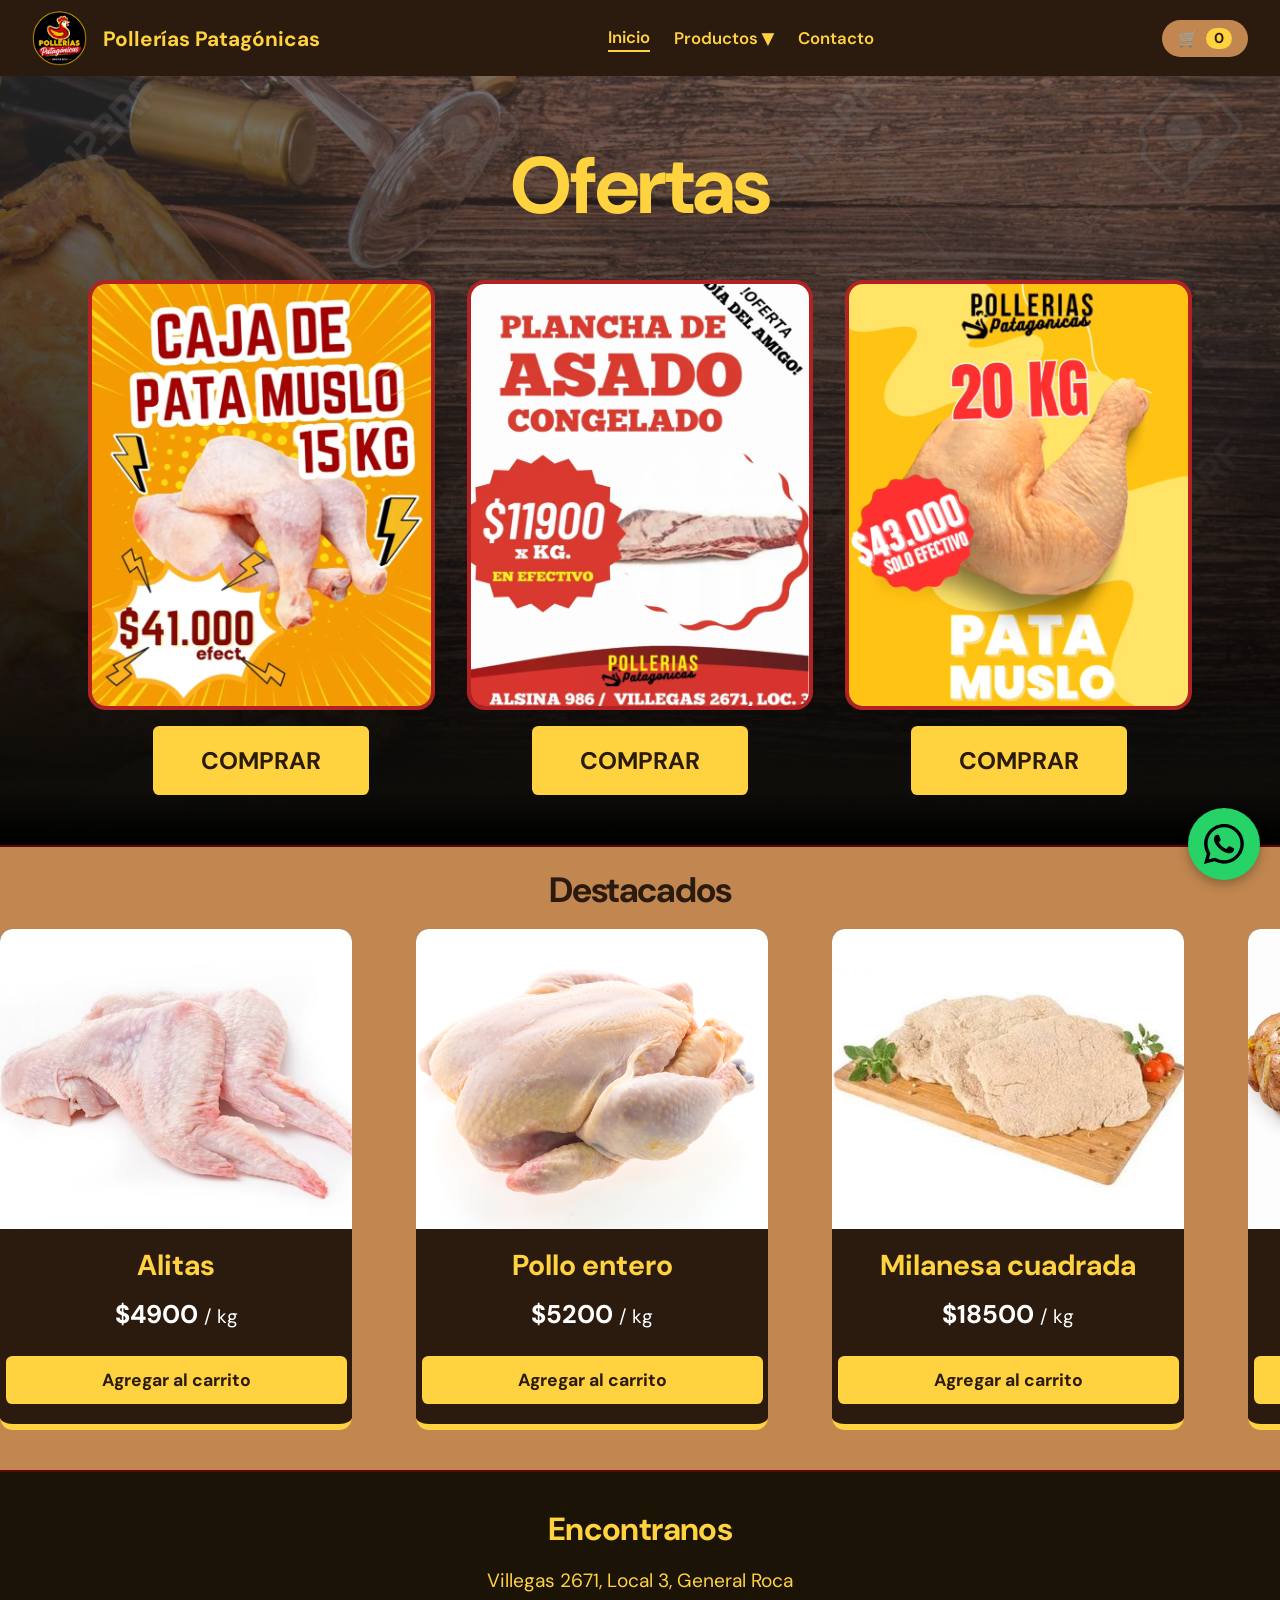
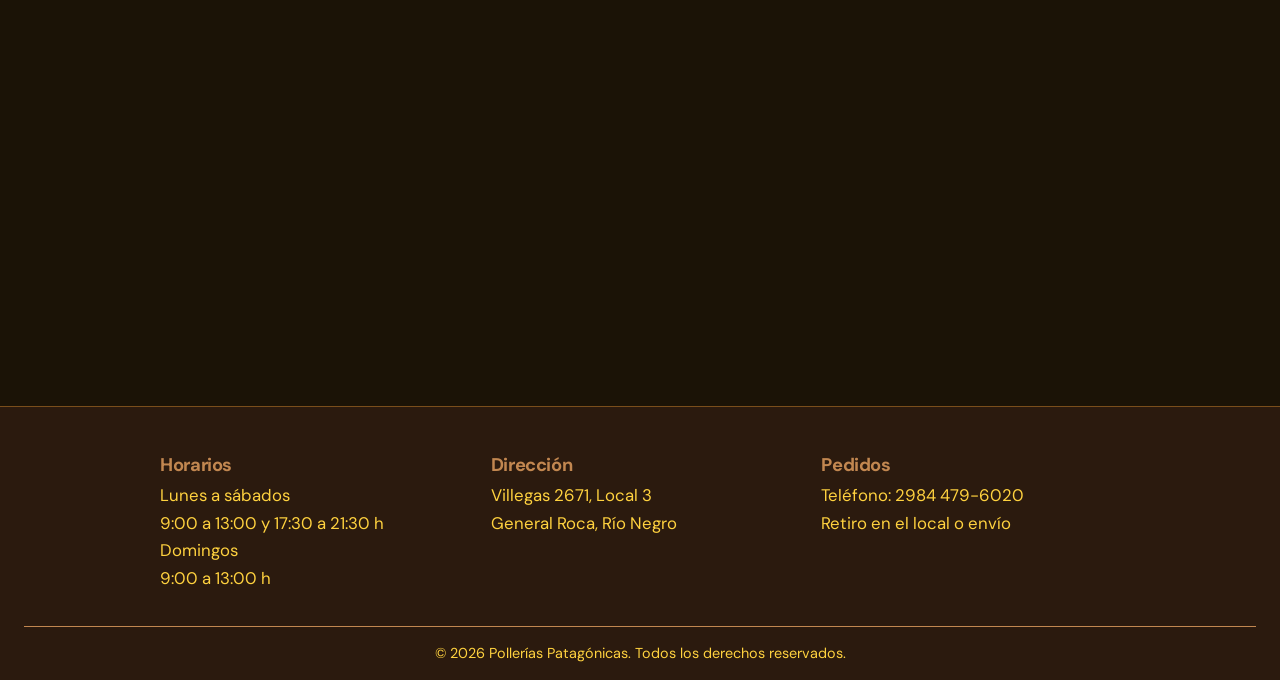
==== commit 2833a6a9: "Más correciones" ====
--- a/index.html
+++ b/index.html
@@ -62,7 +62,7 @@
       <h2 id="titulo-seccion">Ofertas</h2>
 
       <!-- SECCIÓN OFERTAS -->
-      <section class="ofertas seccion-carrusel" id="seccion-ofertas">
+      <section class="ofertas seccion-carrusel activa" id="seccion-ofertas">
 
         <article class="oferta">
           <img src="./img/oferta.png" alt="Caja Pata Muslo 15 kg">
--- a/inicio.css
+++ b/inicio.css
@@ -364,6 +364,9 @@
   .ubicacion::after {
     opacity: 0.35;
   }
+    .ofertas:not(:has(.oferta.visible)) {
+    display: none;
+  }
 }
 @media (max-width: 600px) {
   .ofertas {
